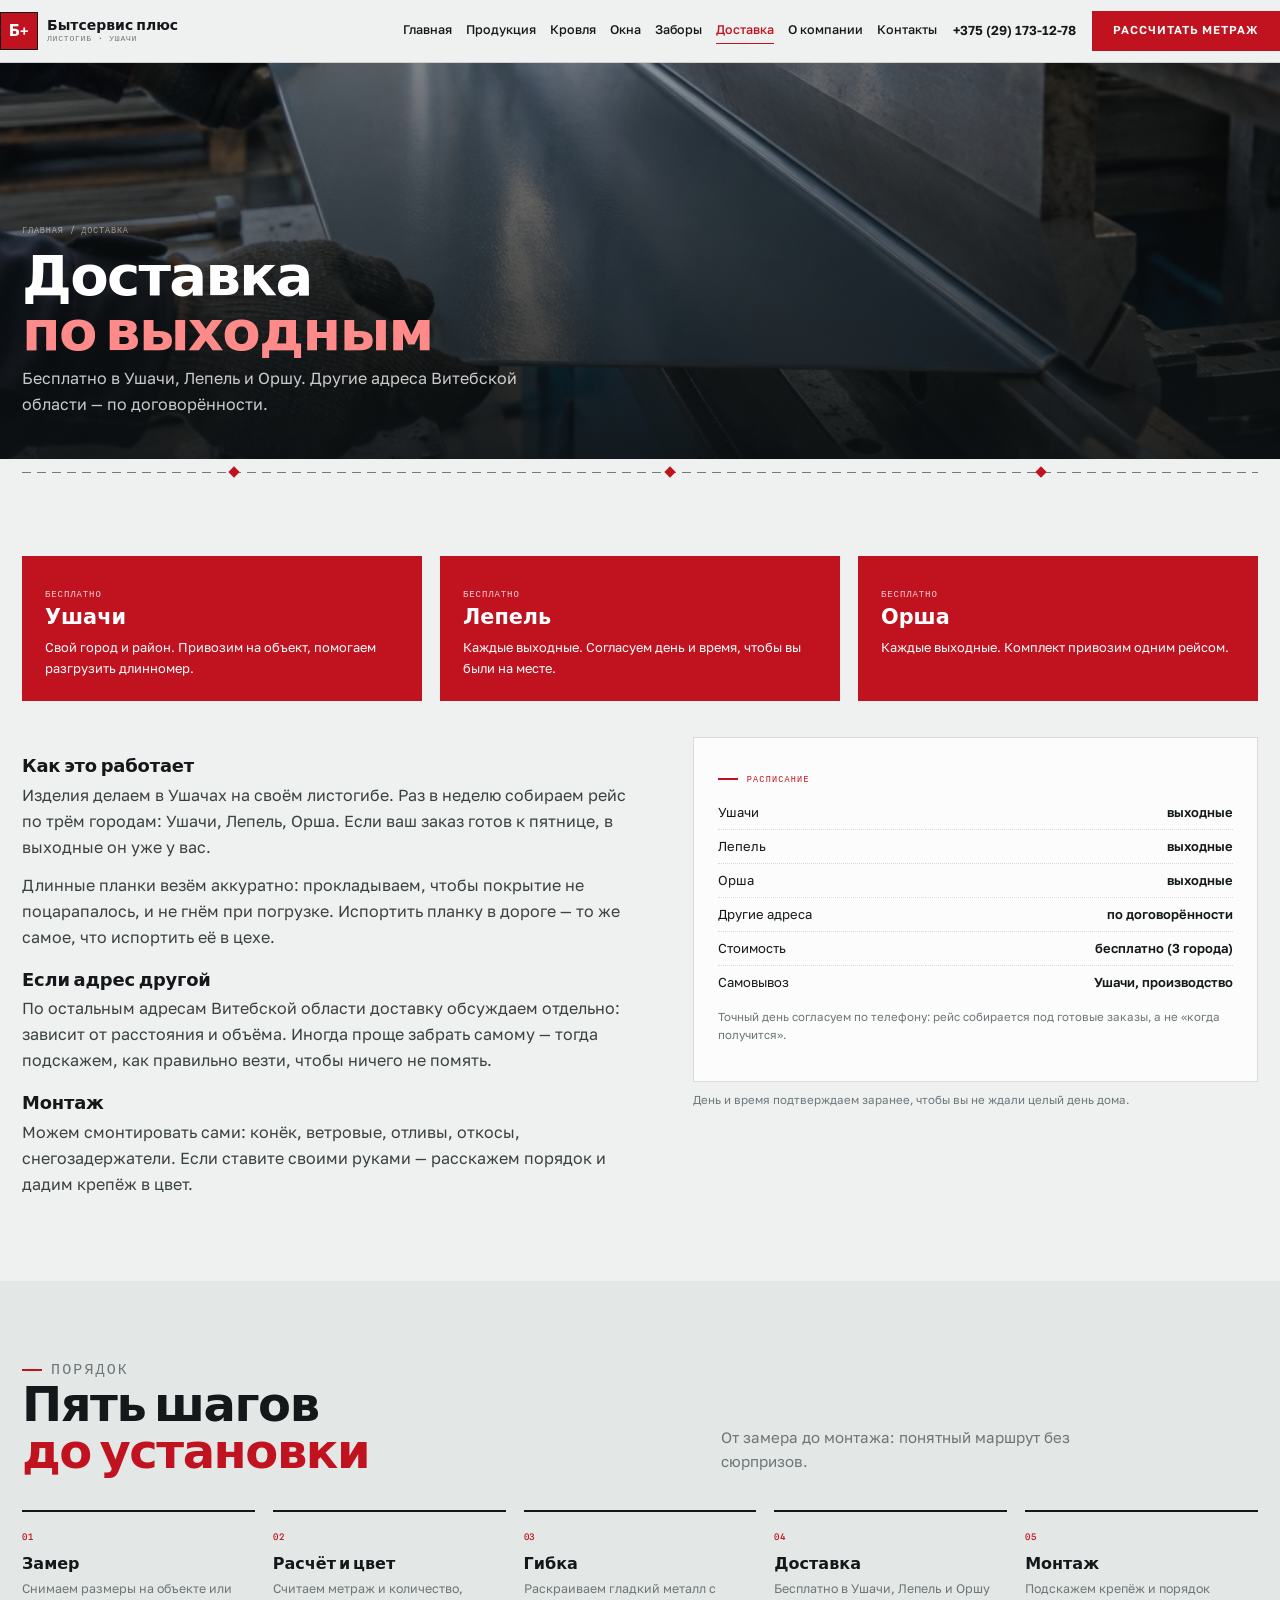
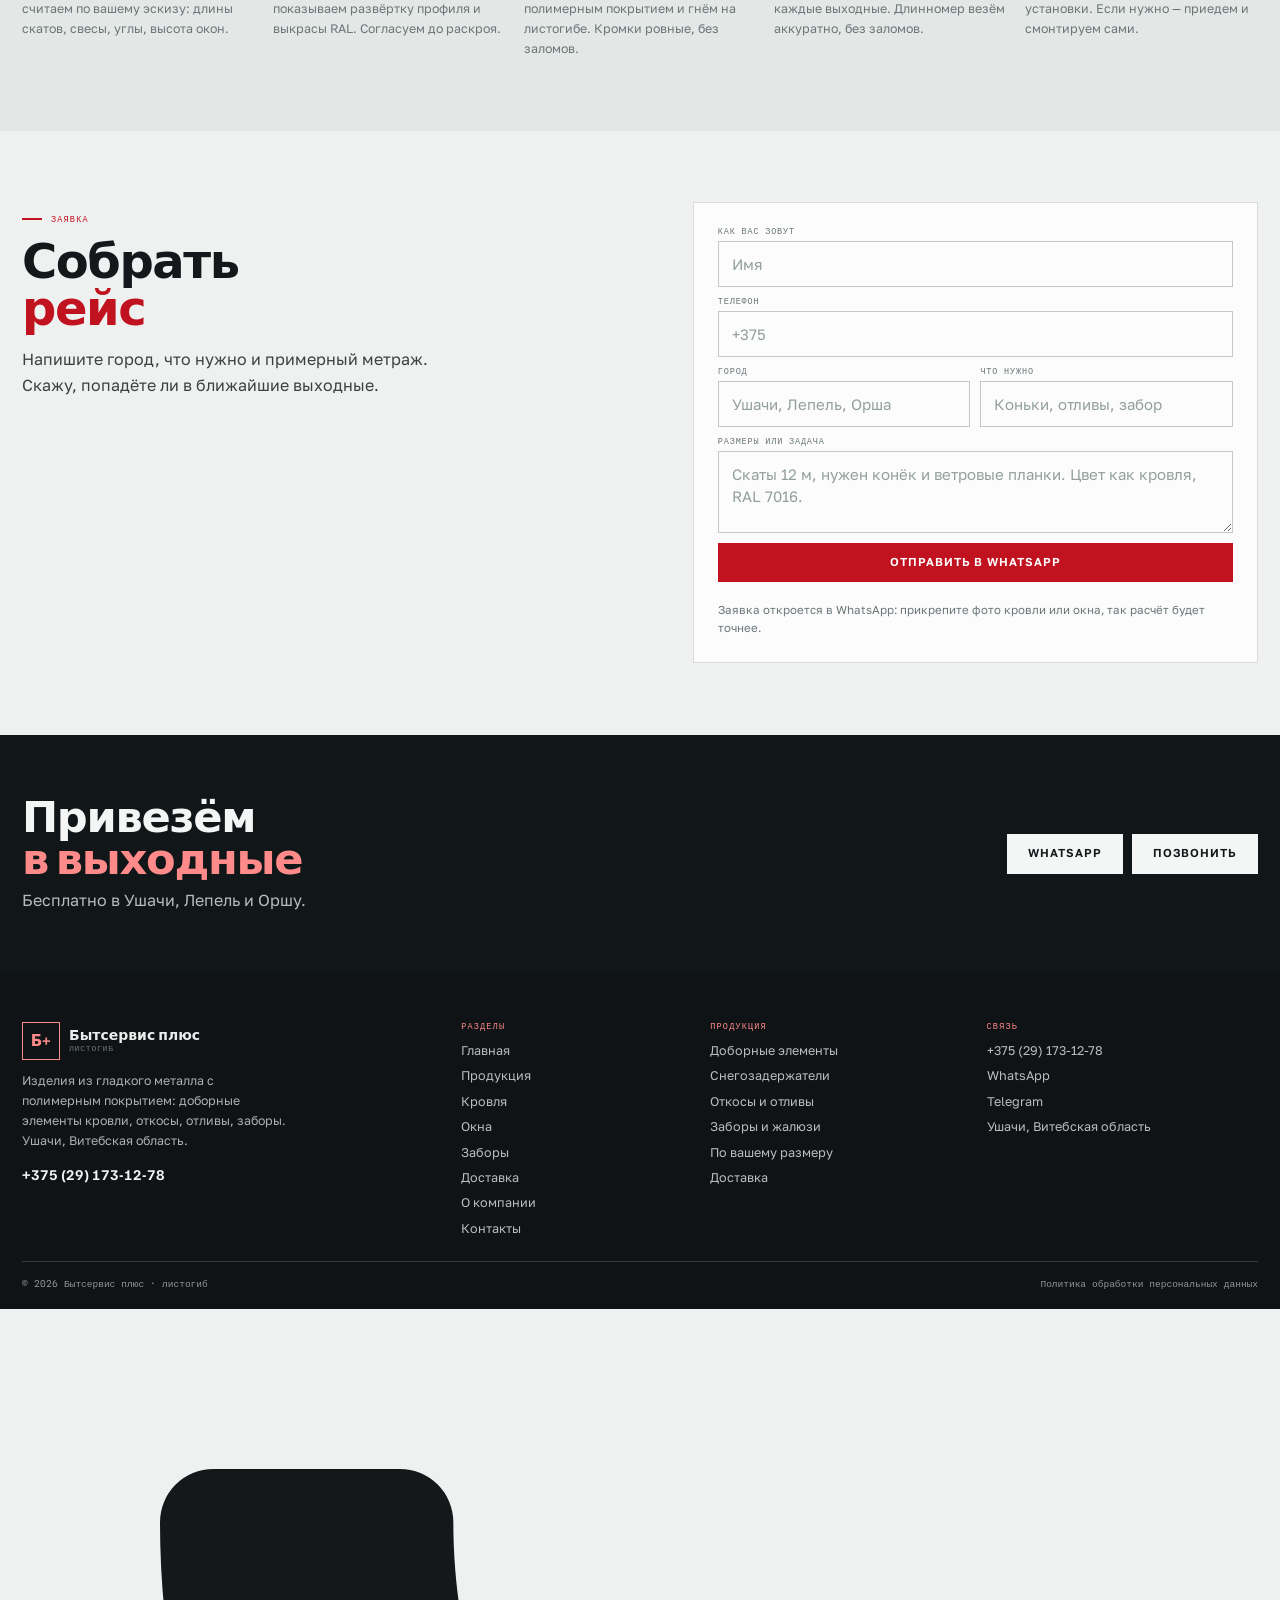
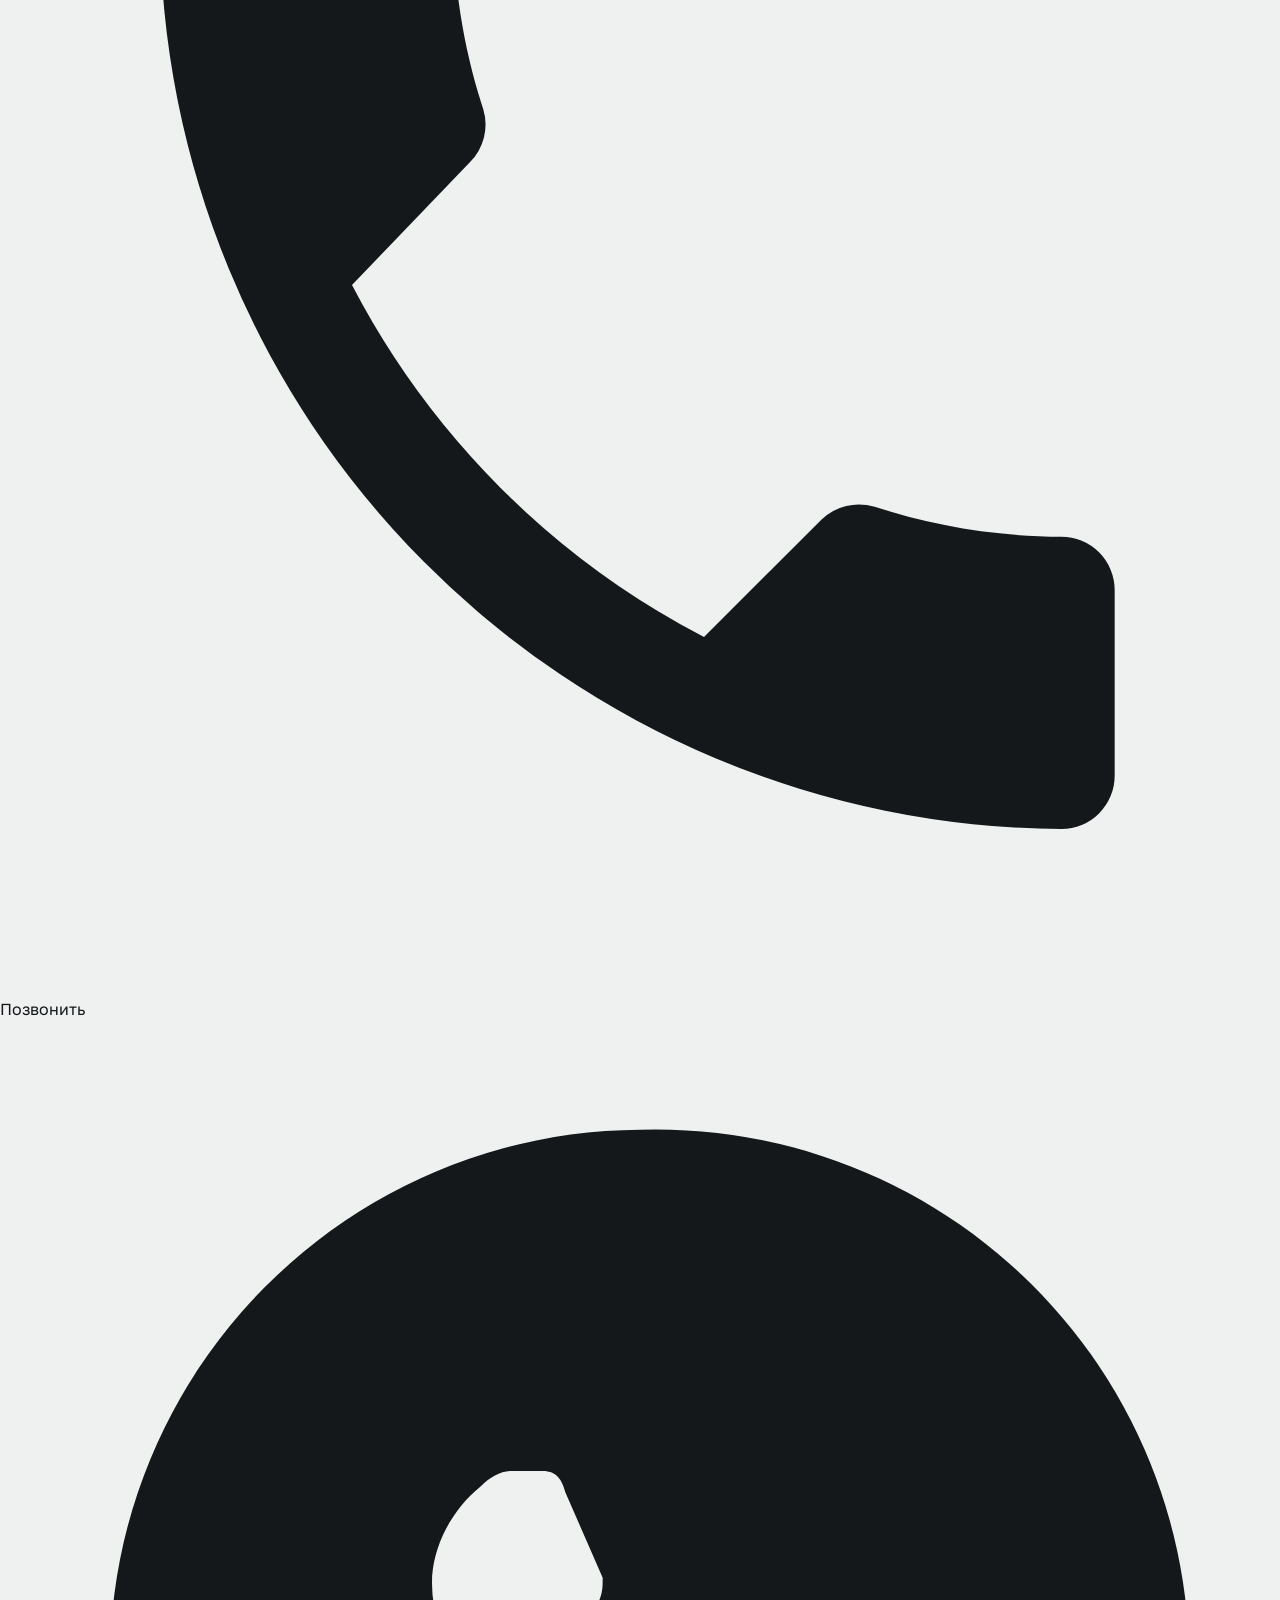
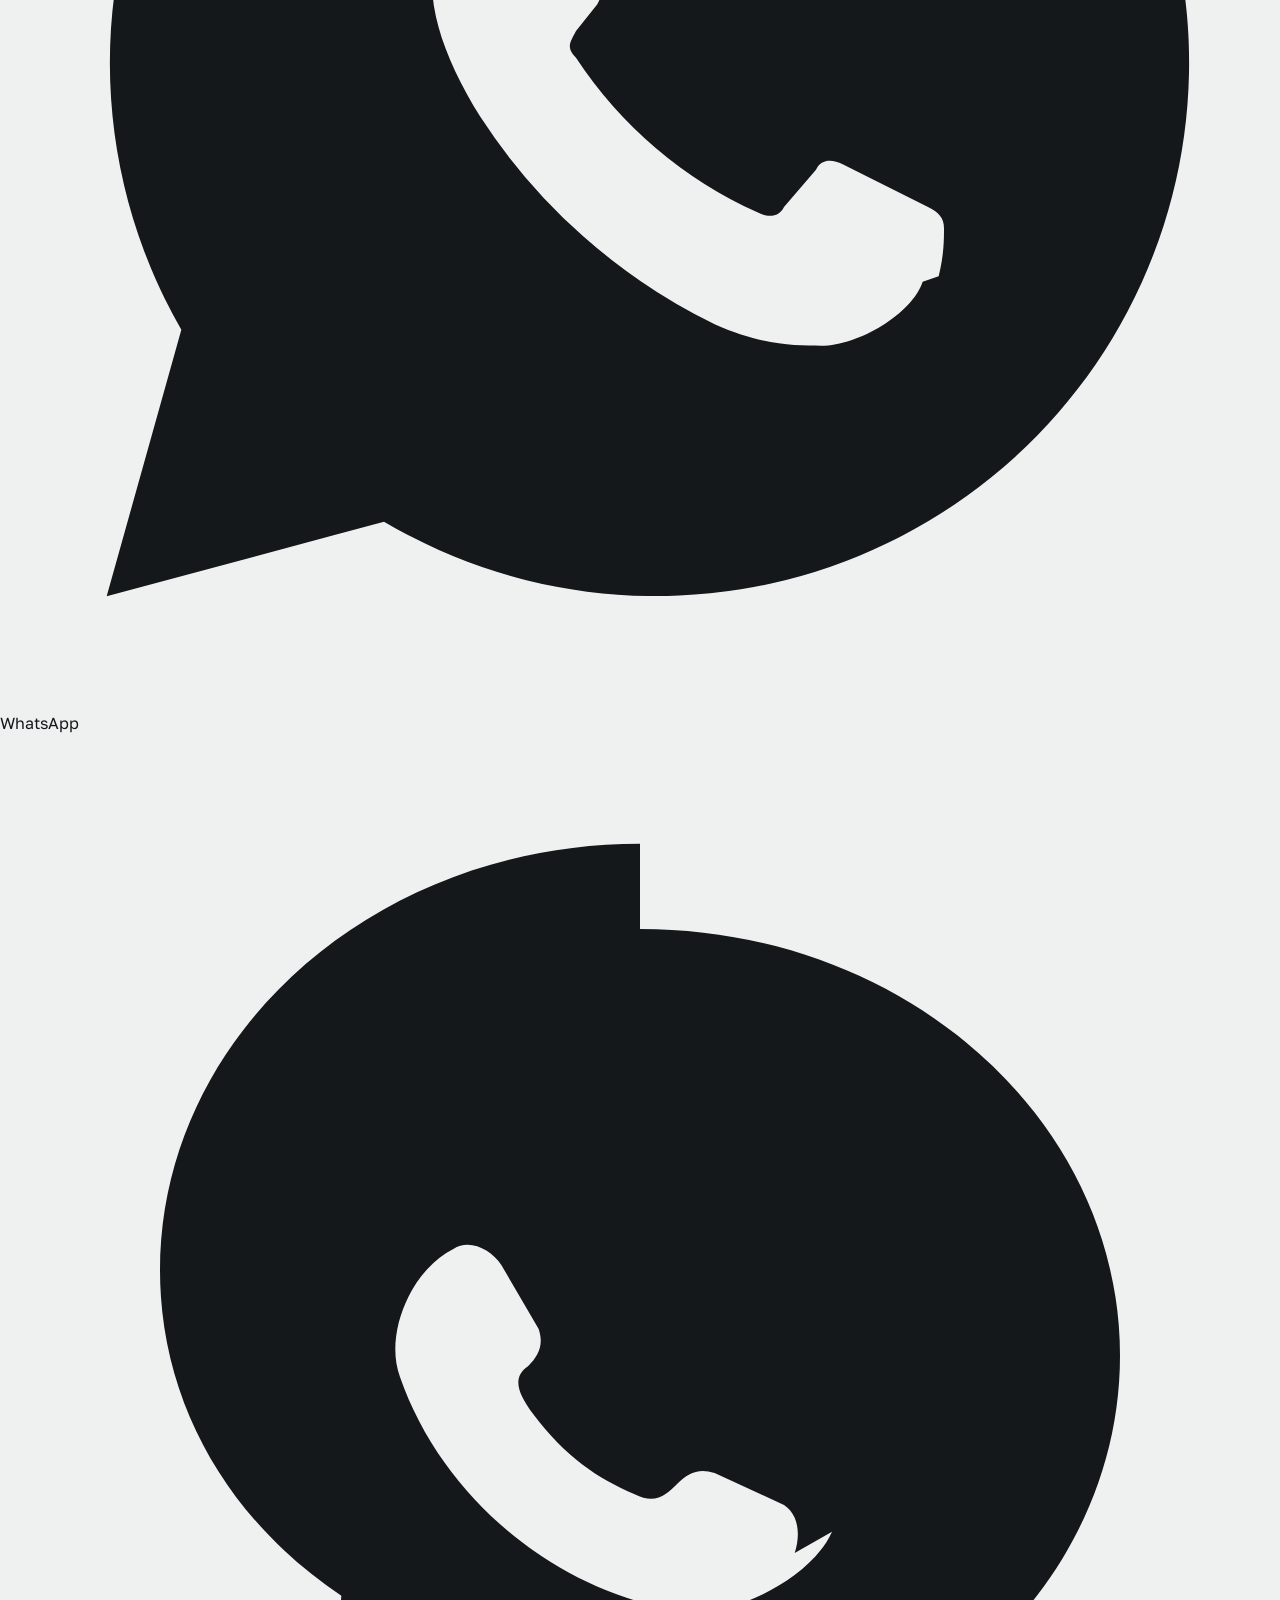
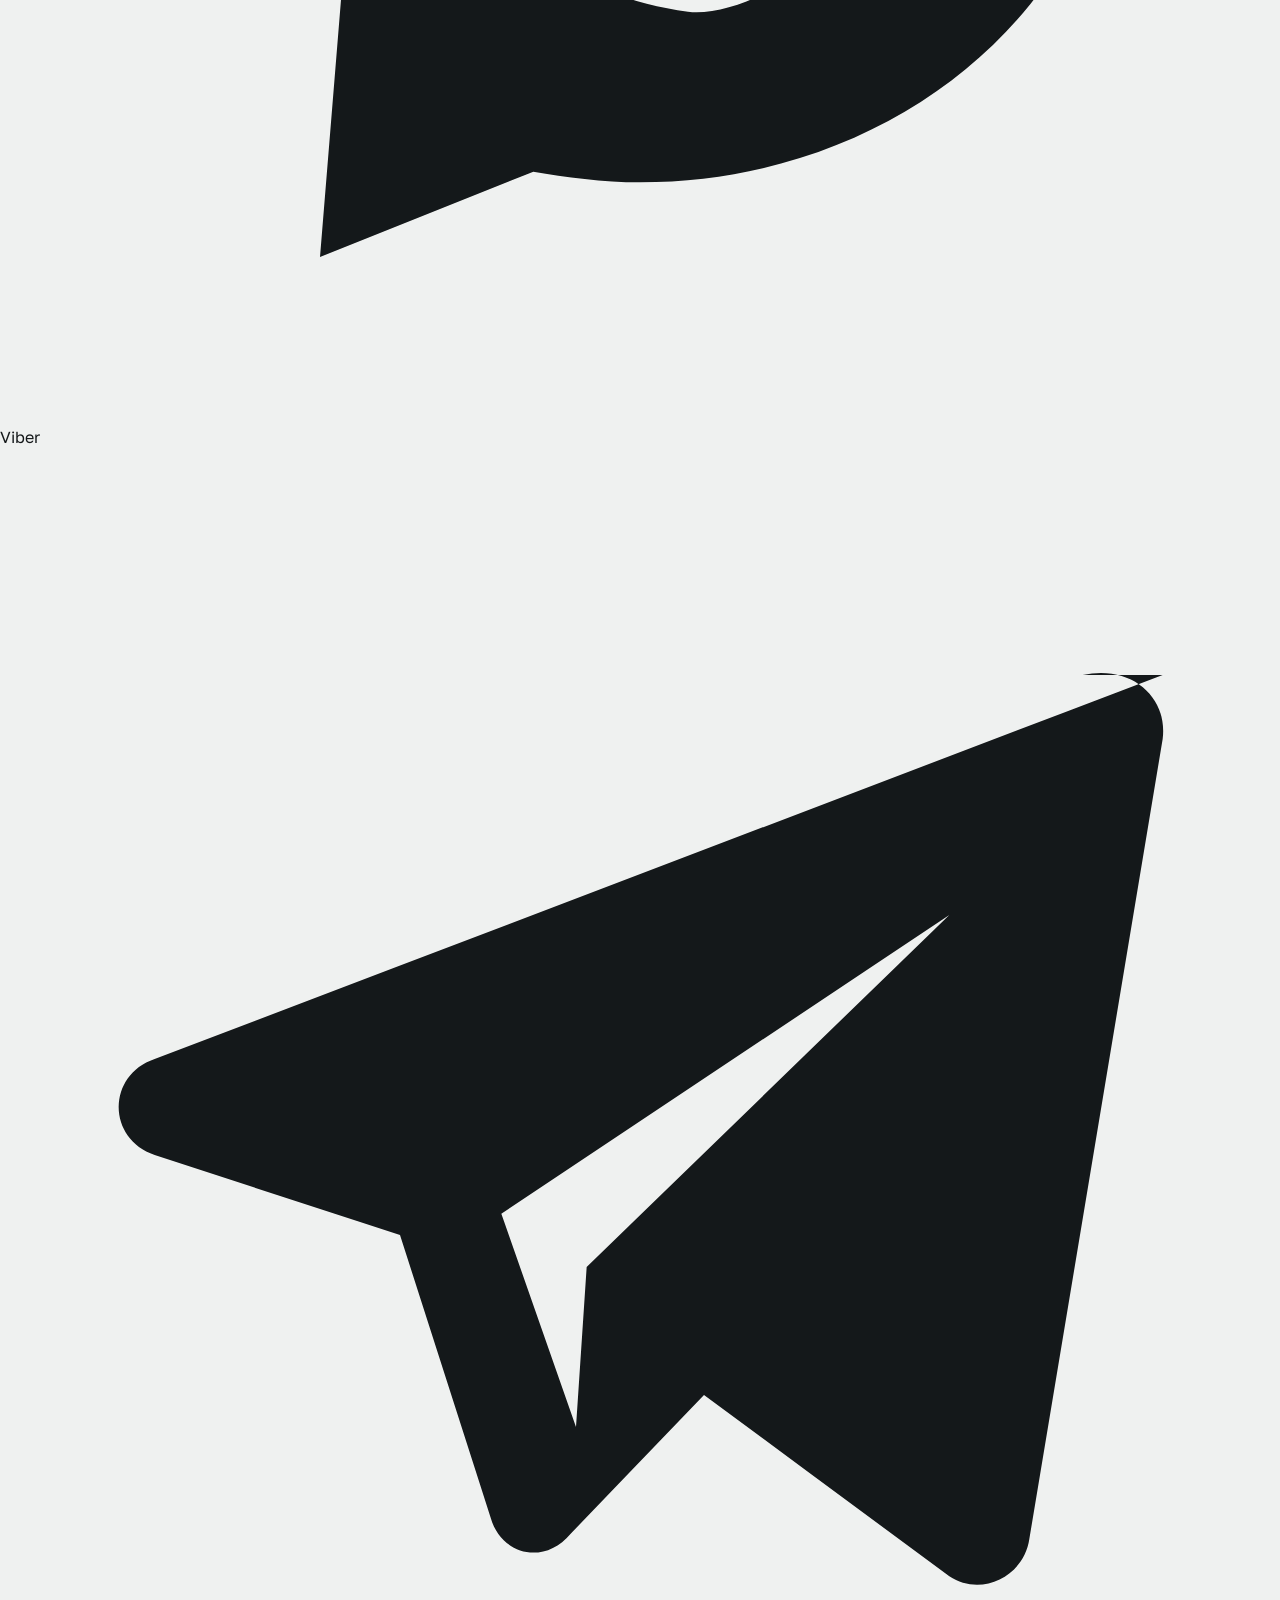
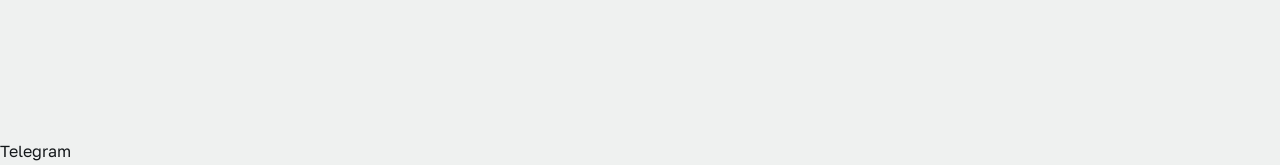
==== dostavka.html @ 5c35a2fc "Бытсервис плюс: 9 страниц, язык «развёртка и RAL», конфигуратор профиля с расчётом развёртки и веса" ====
<!DOCTYPE html>
<html lang="ru">
<head>
<meta charset="utf-8">
<meta name="viewport" content="width=device-width, initial-scale=1">
<title>Доставка по выходным: Ушачи, Лепель, Орша бесплатно</title>
<meta name="description" content="Бесплатная доставка изделий из металла в Ушачи, Лепель и Оршу каждые выходные. Другие адреса Витебской области по договорённости.">
<meta property="og:title" content="Доставка по выходным: Ушачи, Лепель, Орша бесплатно">
<meta property="og:description" content="Бесплатная доставка изделий из металла в Ушачи, Лепель и Оршу каждые выходные. Другие адреса Витебской области по договорённости.">
<meta property="og:type" content="website">
<meta name="theme-color" content="#EFF1F0">
<style>
:root{--bg:#EFF1F0;--bg2:#E3E7E5;--ink:#14181A;--ink2:#2B3235;--red:#C1121F;--red2:#8F0E18;
--zinc:#6C7679;--line:rgba(20,24,26,.15);--white:#FBFCFB;--pad:22px;--max:1300px;
--d:'Familjen Grotesk',system-ui,sans-serif;--b:'Golos Text',system-ui,sans-serif;--m:'Spline Sans Mono',ui-monospace,monospace}
*{box-sizing:border-box}html{-webkit-text-size-adjust:100%}body{margin:0;background:var(--bg);color:var(--ink);font:16px/1.62 var(--b);-webkit-font-smoothing:antialiased}
img{max-width:100%;display:block}h1,h2,h3{margin:0;font-family:var(--d);font-weight:700;line-height:.99;letter-spacing:-.03em}
a{color:inherit;text-decoration:none}[hidden]{display:none!important}
.wrap{width:100%;max-width:var(--max);margin:0 auto;padding:0 var(--pad)}
.header{position:sticky;top:0;z-index:40;background:rgba(239,241,240,.94);border-bottom:1px solid var(--line);backdrop-filter:blur(8px)}
.header__in{display:flex;align-items:center;gap:16px;padding:11px 0}
.logo{display:flex;align-items:center;gap:9px}
.logo__mark{width:38px;height:38px;border:1.5px solid var(--ink);display:grid;place-items:center;background:var(--red);color:#fff;font:700 15px/1 var(--d)}
.logo__txt{display:flex;flex-direction:column;line-height:1.15}
.logo__txt b{font:700 14px/1 var(--d)}
.logo__txt i{font:500 8px/1.5 var(--m);letter-spacing:.1em;text-transform:uppercase;color:var(--zinc);font-style:normal}
.nav{display:flex;gap:14px;margin-left:auto;font:500 12.5px/1 var(--b)}
.nav a{padding:6px 0;border-bottom:1px solid transparent}
.nav a:hover,.nav a.is-on{border-color:var(--red);color:var(--red)}
.header__tel{font:600 13px/1 var(--b);white-space:nowrap}
.btn{display:inline-flex;align-items:center;justify-content:center;gap:8px;padding:13px 20px;font:600 11.5px/1 var(--b);letter-spacing:.08em;text-transform:uppercase;border:1px solid var(--red);background:var(--red);color:#fff;cursor:pointer;transition:.18s}
.btn:hover{background:var(--red2);border-color:var(--red2)}
.btn--dark{background:var(--ink);border-color:var(--ink);color:#fff}
.btn--dark:hover{background:#000}
.btn--ghost{background:transparent;color:var(--ink);border-color:var(--ink)}
.btn--ghost:hover{background:var(--ink);color:#fff}
.burger{display:none;width:42px;height:36px;border:1px solid var(--ink);background:transparent;align-items:center;justify-content:center;flex-direction:column;gap:4px;cursor:pointer}
.burger i{display:block;width:16px;height:1px;background:var(--ink)}
.burger.is-close i:first-child{transform:rotate(45deg) translateY(3px)}
.burger.is-close i:last-child{transform:rotate(-45deg) translateY(-3px)}
.drawer{position:fixed;inset:0;z-index:90;background:rgba(15,18,20,.76);display:none}
.drawer[data-open]{display:block}
.drawer__in{position:absolute;inset:0 0 0 auto;width:min(400px,92vw);background:var(--bg);padding:18px;overflow-y:auto}
.drawer__top{display:flex;justify-content:space-between;align-items:center;margin-bottom:16px}
.drawer__nav{display:grid;font:700 21px/1 var(--d);letter-spacing:-.01em}
.drawer__nav a{padding:13px 0;border-bottom:1px solid var(--line)}
.drawer__cta{width:100%;margin-top:16px}
.drawer__note{font-size:12px;color:var(--zinc);margin-top:10px}
body.is-locked{overflow:hidden}
.hero{position:relative;min-height:min(94svh,820px);display:flex;align-items:flex-end;overflow:hidden;background:#0F1315}
.hero__img{position:absolute;inset:0;width:100%;height:100%;object-fit:cover}
.hero::after{content:'';position:absolute;inset:0;background:linear-gradient(180deg,rgba(12,16,18,.5),rgba(12,16,18,.12) 42%,rgba(12,16,18,.8) 78%,#0F1315 100%)}
.hero__in{position:relative;z-index:2;width:100%;padding:clamp(28px,4.6vw,58px) 0 clamp(14px,2vw,22px);color:#F4F7F6}
.hero h1{font-size:clamp(2rem,5.6vw,4.6rem);letter-spacing:-.04em;color:#fff}
.hero h1 em{font-style:normal;color:#FF8A8A}
.hero__lede{max-width:44ch;margin:14px 0 18px;color:rgba(244,247,246,.86)}
.hero__acts{display:flex;flex-wrap:wrap;gap:9px;margin-bottom:clamp(14px,2.2vw,26px)}
.hero__acts .btn--ghost{color:#fff;border-color:rgba(255,255,255,.6)}
.hero__acts .btn--ghost:hover{background:#fff;color:var(--ink)}
.hero__facts{display:grid;grid-template-columns:repeat(4,minmax(0,1fr));border-top:1px solid rgba(255,255,255,.28);gap:0 12px}
.hero__facts div{padding:11px 0 0}
.hero__facts b{display:block;font:700 clamp(.92rem,1.4vw,1.1rem)/1.2 var(--d)}
.hero__facts span{font:500 8.5px/1.5 var(--m);letter-spacing:.06em;text-transform:uppercase;color:#FF8A8A}
@media (max-width:1024px){.nav{display:none}.burger{display:flex}.header__tel{display:none}.hero__facts{grid-template-columns:1fr 1fr}}
@media (max-width:380px){.header .btn{display:none}}
</style>
<link rel="preconnect" href="https://fonts.googleapis.com">
<link rel="preconnect" href="https://fonts.gstatic.com" crossorigin>
<link href="https://fonts.googleapis.com/css2?family=Familjen+Grotesk:wght@600;700&family=Golos+Text:wght@400;500;600&family=Spline+Sans+Mono:wght@400;500&display=swap" rel="stylesheet">
<link rel="stylesheet" href="assets/css/style.v1.css">
<link rel="icon" href="assets/img/favicon.svg" type="image/svg+xml">
</head>
<body>
<header class="header"><div class="header__in wrap">
<a class="logo" href="index.html"><span class="logo__mark">Б+</span><span class="logo__txt"><b>Бытсервис плюс</b><i>листогиб · Ушачи</i></span></a>
<nav class="nav" aria-label="Основное меню"><a href="index.html">Главная</a><a href="produkciya.html">Продукция</a><a href="krovlya.html">Кровля</a><a href="otkosy.html">Окна</a><a href="zabori.html">Заборы</a><a href="dostavka.html" class="is-on">Доставка</a><a href="o-kompanii.html">О компании</a><a href="kontakty.html">Контакты</a></nav>
<a class="header__tel" href="tel:+375291731278">+375 (29) 173-12-78</a>
<a class="btn" href="#zayavka">Рассчитать метраж</a>
<button class="burger" type="button" aria-label="Меню" aria-expanded="false" aria-controls="drawer"><i></i><i></i><i></i></button>
</div></header>
<div class="drawer" id="drawer" role="dialog" aria-modal="true" aria-label="Меню" hidden>
<div class="drawer__in">
<div class="drawer__top">
<a class="logo" href="index.html"><span class="logo__mark">Б+</span><span class="logo__txt"><b>Бытсервис плюс</b><i>Ушачи</i></span></a>
<button class="burger is-close" type="button" data-close aria-label="Закрыть меню"><i></i><i></i></button>
</div>
<nav class="drawer__nav"><a href="index.html">Главная</a><a href="produkciya.html">Продукция</a><a href="krovlya.html">Кровля</a><a href="otkosy.html">Окна</a><a href="zabori.html">Заборы</a><a href="dostavka.html">Доставка</a><a href="o-kompanii.html">О компании</a><a href="kontakty.html">Контакты</a></nav>
<a class="btn drawer__cta" href="tel:+375291731278">Позвонить +375 (29) 173-12-78</a>
<p class="drawer__note">Гибка гладкого металла с полимерным покрытием: коньки, ветровые планки, отливы, откосы, снегозадержатели, заборы. Цвета по RAL. Бесплатная доставка в Ушачи, Лепель и Оршу каждые выходные.</p>
</div></div>
<main>
<section class="phero"><img src="assets/img/bender.jpg" alt="Листогиб" width="1024" height="1024">
<div class="phero__in"><div class="wrap"><div class="crumbs"><a href="index.html">Главная</a> / Доставка</div>
<h1>Доставка<br><em>по выходным</em></h1><p>Бесплатно в Ушачи, Лепель и Оршу. Другие адреса Витебской области — по договорённости.</p></div></div></section>
<div class="fold" aria-hidden="true"><i style="left:18%"></i><i style="left:52%"></i><i style="left:81%"></i></div>
<section class="section"><div class="wrap">
<div class="towns" style="grid-template-columns:repeat(3,minmax(0,1fr))">
<div class="town town--free"><span>бесплатно</span><b>Ушачи</b><p>Свой город и район. Привозим на объект, помогаем разгрузить длинномер.</p></div>
<div class="town town--free"><span>бесплатно</span><b>Лепель</b><p>Каждые выходные. Согласуем день и время, чтобы вы были на месте.</p></div>
<div class="town town--free"><span>бесплатно</span><b>Орша</b><p>Каждые выходные. Комплект привозим одним рейсом.</p></div>
</div>
<div class="two" style="margin-top:clamp(20px,3vw,36px)">
<div class="prose">
<h3>Как это работает</h3>
<p>Изделия делаем в Ушачах на своём листогибе. Раз в неделю собираем рейс по трём городам: Ушачи, Лепель, Орша. Если ваш заказ готов к пятнице, в выходные он уже у вас.</p>
<p>Длинные планки везём аккуратно: прокладываем, чтобы покрытие не поцарапалось, и не гнём при погрузке. Испортить планку в дороге — то же самое, что испортить её в цехе.</p>
<h3>Если адрес другой</h3>
<p>По остальным адресам Витебской области доставку обсуждаем отдельно: зависит от расстояния и объёма. Иногда проще забрать самому — тогда подскажем, как правильно везти, чтобы ничего не помять.</p>
<h3>Монтаж</h3>
<p>Можем смонтировать сами: конёк, ветровые, отливы, откосы, снегозадержатели. Если ставите своими руками — расскажем порядок и дадим крепёж в цвет.</p>
</div>
<div><div class="card"><p class="eyebrow">расписание</p>
<table class="spec"><tbody>
<tr><td>Ушачи</td><td>выходные</td></tr>
<tr><td>Лепель</td><td>выходные</td></tr>
<tr><td>Орша</td><td>выходные</td></tr>
<tr><td>Другие адреса</td><td>по договорённости</td></tr>
<tr><td>Стоимость</td><td>бесплатно (3 города)</td></tr>
<tr><td>Самовывоз</td><td>Ушачи, производство</td></tr>
</tbody></table>
<p class="note">Точный день согласуем по телефону: рейс собирается под готовые заказы, а не «когда получится».</p></div>
<p class="hint">День и время подтверждаем заранее, чтобы вы не ждали целый день дома.</p></div>
</div>
</div></section>
<section class="section section--dim"><div class="wrap">
<div class="sec-head"><div><p class="eyebrow">порядок</p><h2 class="h2">Пять шагов<br><em>до установки</em></h2></div>
<p>От замера до монтажа: понятный маршрут без сюрпризов.</p></div>
<div class="steps">
<div class="step"><span>01</span><b>Замер</b><p>Снимаем размеры на объекте или считаем по вашему эскизу: длины скатов, свесы, углы, высота окон.</p></div><div class="step"><span>02</span><b>Расчёт и цвет</b><p>Считаем метраж и количество, показываем развёртку профиля и выкрасы RAL. Согласуем до раскроя.</p></div><div class="step"><span>03</span><b>Гибка</b><p>Раскраиваем гладкий металл с полимерным покрытием и гнём на листогибе. Кромки ровные, без заломов.</p></div><div class="step"><span>04</span><b>Доставка</b><p>Бесплатно в Ушачи, Лепель и Оршу каждые выходные. Длинномер везём аккуратно, без заломов.</p></div><div class="step"><span>05</span><b>Монтаж</b><p>Подскажем крепёж и порядок установки. Если нужно — приедем и смонтируем сами.</p></div>
</div>
</div></section>
<section class="section" id="zayavka"><div class="wrap"><div class="two">
<div><p class="eyebrow">заявка</p><h2 class="h2" style="margin-bottom:12px">Собрать<br><em>рейс</em></h2>
<p style="color:#39423F;max-width:44ch">Напишите город, что нужно и примерный метраж. Скажу, попадёте ли в ближайшие выходные.</p></div>
<div class="card"><form class="form" id="lead">
<label>Как вас зовут<input type="text" id="lName" placeholder="Имя" required></label>
<label>Телефон<input type="tel" id="lTel" placeholder="+375" required></label>
<div class="row2"><label>Город<input type="text" id="lCity" placeholder="Ушачи, Лепель, Орша"></label><label>Что нужно<input type="text" id="lObj" placeholder="Коньки, отливы, забор"></label></div>
<label>Размеры или задача<textarea id="lTask" placeholder="Скаты 12 м, нужен конёк и ветровые планки. Цвет как кровля, RAL 7016."></textarea></label>
<button class="btn" type="submit">Отправить в WhatsApp</button>
<p class="hint">Заявка откроется в WhatsApp: прикрепите фото кровли или окна, так расчёт будет точнее.</p>
</form></div>
</div></div></section>
<section class="cta"><div class="wrap cta__in"><div><h2>Привезём<br><em>в выходные</em></h2><p>Бесплатно в Ушачи, Лепель и Оршу.</p></div>
<div class="cta__acts"><a class="btn btn--light" href="https://wa.me/375291731278" target="_blank" rel="noopener">WhatsApp</a><a class="btn btn--light" href="tel:+375291731278">Позвонить</a></div></div></section>
</main>
<footer class="footer"><div class="wrap">
<div class="footer__top">
<div class="footer__about"><a class="logo logo--f" href="index.html"><span class="logo__mark">Б+</span><span class="logo__txt"><b>Бытсервис плюс</b><i>листогиб</i></span></a>
<p>Изделия из гладкого металла с полимерным покрытием: доборные элементы кровли, откосы, отливы, заборы. Ушачи, Витебская область.</p>
<a class="footer__tel" href="tel:+375291731278">+375 (29) 173-12-78</a>
</div>
<div><h4>Разделы</h4><ul><li><a href="index.html">Главная</a></li><li><a href="produkciya.html">Продукция</a></li><li><a href="krovlya.html">Кровля</a></li><li><a href="otkosy.html">Окна</a></li><li><a href="zabori.html">Заборы</a></li><li><a href="dostavka.html">Доставка</a></li><li><a href="o-kompanii.html">О компании</a></li><li><a href="kontakty.html">Контакты</a></li></ul></div>
<div><h4>Продукция</h4><ul><li><a href="krovlya.html">Доборные элементы</a></li><li><a href="krovlya.html#sneg">Снегозадержатели</a></li><li><a href="otkosy.html">Откосы и отливы</a></li><li><a href="zabori.html">Заборы и жалюзи</a></li><li><a href="produkciya.html#drugoe">По вашему размеру</a></li><li><a href="dostavka.html">Доставка</a></li></ul></div>
<div><h4>Связь</h4><ul><li><a href="tel:+375291731278">+375 (29) 173-12-78</a></li><li><a href="https://wa.me/375291731278" target="_blank" rel="noopener">WhatsApp</a></li><li><a href="https://t.me/+375291731278" target="_blank" rel="noopener">Telegram</a></li><li><a href="https://yandex.by/maps/?text=%D0%A3%D1%88%D0%B0%D1%87%D0%B8%20%D0%91%D1%8B%D1%82%D1%81%D0%B5%D1%80%D0%B2%D0%B8%D1%81%20%D0%BF%D0%BB%D1%8E%D1%81%20%D0%BB%D0%B8%D1%81%D1%82%D0%BE%D0%B3%D0%B8%D0%B1%20%D0%BC%D0%B5%D1%82%D0%B0%D0%BB%D0%BB" target="_blank" rel="noopener">Ушачи, Витебская область</a></li></ul></div>
</div>
<div class="footer__bottom"><span>© <span id="yr">2026</span> Бытсервис плюс · листогиб</span>
<span><a href="politika.html">Политика обработки персональных данных</a></span></div>
</div></footer>
<div class="mbar" role="navigation" aria-label="Быстрая связь">
<a href="tel:+375291731278"><svg viewBox="0 0 24 24" fill="currentColor" aria-hidden="true"><path d="M6.6 10.8a15.5 15.5 0 0 0 6.6 6.6l2.2-2.2a1 1 0 0 1 1-.24c1.1.36 2.3.56 3.5.56a1 1 0 0 1 1 1V20a1 1 0 0 1-1 1A17 17 0 0 1 3 4a1 1 0 0 1 1-1h3.5a1 1 0 0 1 1 1c0 1.2.2 2.4.56 3.5a1 1 0 0 1-.25 1z"/></svg>Позвонить</a>
<a href="https://wa.me/375291731278" target="_blank" rel="noopener"><svg viewBox="0 0 24 24" fill="currentColor" aria-hidden="true"><path d="M12 2a10 10 0 0 0-8.6 15L2 22l5.2-1.4A10 10 0 1 0 12 2m5.3 14.1c-.2.6-1.2 1.2-1.9 1.2-.5 0-1.1 0-2-.4a11 11 0 0 1-4.4-3.9c-.5-.8-.9-1.7-.9-2.5 0-.7.4-1.4.9-1.8.2-.2.4-.3.6-.3h.5c.2 0 .4 0 .5.4l.7 1.6c0 .2 0 .3-.1.5l-.4.5c-.1.2-.2.3 0 .5a8 8 0 0 0 3.4 2.9c.2.1.4.1.5-.1l.6-.7c.1-.2.3-.2.5-.1l1.6.8c.2.1.3.2.3.4s0 .5-.1.9"/></svg>WhatsApp</a>
<a href="viber://chat?number=%2B375291731278"><svg viewBox="0 0 24 24" fill="currentColor" aria-hidden="true"><path d="M12 2C7 2 3 5.6 3 10c0 2.5 1.3 4.7 3.4 6.1L6 21l4-1.6c.6.1 1.3.2 2 .2 5 0 9-3.6 9-8s-4-8-9-8m3.6 11.3c-.4.9-1.9 1.6-2.7 1.5-2.4-.3-4.6-2.1-5.4-4.4-.3-.8.2-2 1-2.4.3-.2.7 0 .9.3l.7 1.2c.1.3 0 .5-.2.7-.3.2-.2.5.1.9.6.8 1.2 1.2 1.9 1.5.4.2.6 0 .8-.2s.4-.3.7-.2l1.3.6c.3.2.3.6.2.9"/></svg>Viber</a>
<a href="https://t.me/+375291731278" target="_blank" rel="noopener"><svg viewBox="0 0 24 24" fill="currentColor" aria-hidden="true"><path d="M21.8 4.2 2.9 11.4c-.9.3-.9 1.5 0 1.8l4.6 1.5 1.7 5.3c.2.7 1 .9 1.5.3l2.5-2.6 4.6 3.4c.6.4 1.4 0 1.5-.7l2.5-15c.1-.8-.6-1.4-1.5-1.2M9.4 14.3l8.4-5.6-6.8 6.6-.2 3z"/></svg>Telegram</a>
</div>
<script src="assets/js/main.v1.js"></script>
</body>
</html>
---- assets/css/style.v1.css ----
.section{padding:clamp(44px,5.6vw,86px) 0}
.section--dim{background:var(--bg2)}
.section--dark{background:#111618;color:#F1F4F3}
.section--dark .sec-head p{color:rgba(241,244,243,.66)}
/* линия сгиба */
.fold{height:26px;max-width:var(--max);margin:0 auto;padding:0 var(--pad);position:relative}
.fold::before{content:'';position:absolute;left:var(--pad);right:var(--pad);top:50%;height:1px;background:repeating-linear-gradient(90deg,var(--ink) 0 9px,transparent 9px 15px);opacity:.55}
.fold i{position:absolute;top:calc(50% - 4px);width:8px;height:8px;background:var(--red);transform:rotate(45deg)}

.eyebrow{display:inline-flex;align-items:center;gap:9px;font:500 8.5px/1 var(--m);letter-spacing:.14em;text-transform:uppercase;color:var(--red);margin:0 0 12px}
.eyebrow::before{content:'';width:20px;height:2px;background:var(--red)}
.h2{font-size:clamp(1.7rem,4.1vw,3rem)}
.h2 em{font-style:normal;color:var(--red)}
.sec-head{display:grid;grid-template-columns:minmax(0,1.1fr) minmax(0,.9fr);gap:clamp(12px,3.4vw,44px);align-items:end;margin-bottom:clamp(20px,2.8vw,36px)}
.sec-head p{margin:0;color:var(--zinc);font-size:.94rem;max-width:46ch}

/* профили */
.profiles{display:grid;grid-template-columns:repeat(4,minmax(0,1fr));gap:1px;background:var(--line);border:1px solid var(--line)}
.prof{background:var(--white);padding:clamp(12px,1.6vw,18px);display:flex;flex-direction:column;transition:.16s}
.prof:hover{background:#fff}
.prof svg{width:100%;height:64px;margin-bottom:10px}
.prof b{font:600 13.5px/1.25 var(--b)}
.prof span{font:500 8.5px/1.5 var(--m);color:var(--zinc);letter-spacing:.06em;margin-top:4px}
.prof p{margin:7px 0 0;font-size:12.2px;color:var(--zinc);line-height:1.5}

/* конфигуратор */
.cfg{display:grid;grid-template-columns:minmax(0,1.06fr) minmax(0,.94fr);gap:clamp(16px,3vw,40px);align-items:start}
.stage{border:1px solid var(--line);background:var(--white);padding:clamp(10px,1.6vw,18px)}
.stage svg{width:100%;height:auto;display:block}
.ctrl{display:grid;gap:13px}
.crow{display:grid;gap:6px}
.crow>label{font:500 8.5px/1 var(--m);letter-spacing:.1em;text-transform:uppercase;color:var(--zinc)}
.crow>label b{color:var(--ink);font-weight:500}
.seg{display:flex;flex-wrap:wrap;gap:5px}
.seg button{padding:8px 11px;border:1px solid var(--line);background:var(--white);font:500 12px/1 var(--b);color:var(--ink);cursor:pointer;transition:.14s}
.seg button:hover{border-color:var(--ink)}
.seg button[aria-pressed="true"]{background:var(--ink);color:#fff;border-color:var(--ink)}
.rng{width:100%;accent-color:#C1121F;margin:0}
.out{border:1px solid var(--line);background:var(--white);padding:clamp(15px,2vw,22px)}
.swatches{display:flex;flex-wrap:wrap;gap:6px}
.sw{width:34px;height:34px;border:1px solid rgba(20,24,26,.25);cursor:pointer;position:relative;transition:.14s}
.sw[aria-pressed="true"]{outline:2px solid var(--red);outline-offset:2px}
.sw span{position:absolute;inset:auto 0 -18px 0;display:none}
.spec{width:100%;border-collapse:collapse;font-size:13px}
.spec td{padding:6px 0;border-bottom:1px dotted var(--line);vertical-align:top}
.spec td:last-child{text-align:right;font-weight:600;white-space:nowrap}
.spec tr:last-child td{border-bottom:0}
.note{font-size:11.5px;color:var(--zinc);margin:10px 0 12px;line-height:1.55}
.formula{font:400 10px/1.6 var(--m);color:var(--zinc);background:#E9EDEB;border-left:2px solid var(--red);padding:8px 10px;margin:0 0 12px}

/* доставка */
.towns{display:grid;grid-template-columns:repeat(3,minmax(0,1fr));gap:clamp(10px,1.6vw,18px)}
.town{border:1px solid rgba(241,244,243,.22);padding:clamp(15px,2vw,22px);background:rgba(255,255,255,.04)}
.town b{display:block;font:700 1.3rem/1.1 var(--d);color:#fff;margin-bottom:6px}
.town span{font:500 9px/1 var(--m);letter-spacing:.1em;text-transform:uppercase;color:#FF8A8A}
.town p{margin:9px 0 0;font-size:12.8px;color:rgba(241,244,243,.74)}
.town--free{background:var(--red);border-color:var(--red)}
.town--free b,.town--free p{color:#fff}
.town--free span{color:rgba(255,255,255,.82)}

.steps{display:grid;grid-template-columns:repeat(5,minmax(0,1fr));gap:clamp(8px,1.4vw,18px)}
.step{border-top:2px solid var(--ink);padding-top:10px}
.step span{font:500 9px/1 var(--m);color:var(--red);letter-spacing:.1em}
.step b{display:block;font:700 1rem/1.2 var(--d);margin:7px 0 5px}
.step p{margin:0;font-size:12.4px;color:var(--zinc)}
.section--dark .step{border-color:#FF8A8A}
.section--dark .step p{color:rgba(241,244,243,.7)}

.gal{display:grid;grid-template-columns:repeat(3,minmax(0,1fr));gap:clamp(6px,1vw,11px)}
.gal figure{margin:0;position:relative;overflow:hidden;background:#DDE2E1}
.gal img{width:100%;height:100%;object-fit:cover;aspect-ratio:4/3;transition:transform .6s}
.gal figure:hover img{transform:scale(1.035)}
.gal figcaption{position:absolute;left:0;right:0;bottom:0;padding:9px 11px;background:linear-gradient(180deg,rgba(12,16,18,.4),rgba(12,16,18,.88));color:#F4F7F6;font:500 8.5px/1.4 var(--m);letter-spacing:.08em;text-transform:uppercase}
.gal figure.wide{grid-column:span 2}.gal figure.wide img{aspect-ratio:8/3.4}

.form{display:grid;gap:10px}
.form label{display:grid;gap:5px;font:500 8.5px/1 var(--m);letter-spacing:.1em;text-transform:uppercase;color:var(--zinc)}
.form input,.form textarea,.form select{font:15px/1.5 var(--b);padding:11px 13px;border:1px solid #C2C9C7;background:var(--white);color:var(--ink);width:100%}
.form input::placeholder,.form textarea::placeholder{color:#94A09E}
.form input:focus,.form textarea:focus{outline:2px solid var(--red);outline-offset:-1px;border-color:var(--red)}
.form textarea{min-height:82px;resize:vertical}
.form .row2{display:grid;grid-template-columns:1fr 1fr;gap:10px}
.hint{font-size:11.5px;color:var(--zinc);line-height:1.55;margin:10px 0 0}
.faq{border-top:1px solid var(--line)}
.faq details{border-bottom:1px solid var(--line)}
.faq summary{list-style:none;cursor:pointer;padding:14px 0;display:flex;gap:10px;font:700 1rem/1.35 var(--d);letter-spacing:-.01em}
.faq summary::-webkit-details-marker{display:none}
.faq summary::after{content:'+';margin-left:auto;font:400 17px/1 var(--b);color:var(--red)}
.faq details[open] summary::after{content:'–'}
.faq p{margin:0 0 14px;color:#39423F;font-size:.92rem;max-width:74ch}
.cta{background:#111618;color:#F3F6F5;padding:clamp(34px,4.6vw,66px) 0}
.cta__in{display:grid;grid-template-columns:minmax(0,1.1fr) minmax(0,.9fr);gap:clamp(14px,3.4vw,40px);align-items:center}
.cta h2{font-size:clamp(1.6rem,3.7vw,2.7rem)}
.cta h2 em{font-style:normal;color:#FF8A8A}
.cta p{color:rgba(243,246,245,.74);margin:9px 0 0;max-width:44ch}
.cta__acts{display:flex;flex-wrap:wrap;gap:9px;justify-content:flex-end}
.cta .btn--light{background:#F3F6F5;color:#14181A;border-color:#F3F6F5}
.cta .btn--light:hover{background:var(--red);border-color:var(--red);color:#fff}
.footer{background:#0F1315;color:#E9EDEC;padding:clamp(30px,3.8vw,52px) 0 18px}
.footer__top{display:grid;grid-template-columns:1.5fr .8fr .9fr 1fr;gap:clamp(12px,2.6vw,32px);padding-bottom:22px;border-bottom:1px solid rgba(233,237,236,.18)}
.footer__top>*{min-width:0}
.footer h4{font:500 8.5px/1 var(--m);letter-spacing:.14em;text-transform:uppercase;color:#FF8A8A;margin:0 0 11px}
.footer ul{list-style:none;margin:0;padding:0;display:grid;gap:5px;font-size:12.6px;color:rgba(233,237,236,.78)}
.footer a:hover{color:#FF8A8A}
.footer__about p{font-size:12.4px;color:rgba(233,237,236,.72);margin:11px 0;max-width:34ch}
.footer__tel{font:700 15px/1 var(--d);color:#F3F6F5}
.logo--f .logo__mark{border-color:#FF8A8A;background:transparent;color:#FF8A8A}
.footer__bottom{display:flex;flex-wrap:wrap;gap:8px;justify-content:space-between;padding-top:14px;font:400 9.5px/1.6 var(--m);color:rgba(233,237,236,.6)}

.phero{position:relative;min-height:clamp(300px,44vh,440px);display:flex;align-items:flex-end;overflow:hidden;background:#0F1315}
.phero img{position:absolute;inset:0;width:100%;height:100%;object-fit:cover}
.phero::after{content:'';position:absolute;inset:0;background:linear-gradient(180deg,rgba(12,16,18,.44),rgba(12,16,18,.9))}
.phero__in{position:relative;z-index:2;padding:clamp(22px,3.2vw,42px) 0;color:#fff}
.phero h1{font-size:clamp(1.8rem,4.8vw,3.5rem);color:#fff}
.phero h1 em{font-style:normal;color:#FF8A8A}
.phero p{margin:9px 0 0;color:rgba(255,255,255,.78);max-width:52ch}
.crumbs{font:500 8.5px/1 var(--m);letter-spacing:.1em;text-transform:uppercase;color:rgba(255,255,255,.5);margin-bottom:11px}
.two{display:grid;grid-template-columns:minmax(0,1.05fr) minmax(0,.95fr);gap:clamp(16px,3.6vw,48px);align-items:start}
.prose p{margin:0 0 12px;color:#39423F;max-width:66ch}
.prose h3{font-size:1.12rem;margin:20px 0 8px;letter-spacing:-.01em}
.prose ul{padding-left:16px;margin:0 0 12px;color:#39423F}
.prose li{margin-bottom:4px}
.anchor{scroll-margin-top:90px}
.chips{display:flex;flex-wrap:wrap;gap:6px;margin:12px 0 0}
.chip{padding:6px 11px;border:1px solid var(--line);font:500 9px/1 var(--m);letter-spacing:.06em;text-transform:uppercase;color:#39423F;background:var(--white)}
.card{background:var(--white);border:1px solid var(--line);padding:clamp(15px,2vw,24px)}
.rows{border-top:1px solid var(--line)}
.row{display:grid;grid-template-columns:58px minmax(0,1fr) auto;gap:clamp(8px,2vw,22px);align-items:start;padding:clamp(14px,1.9vw,20px) 0;border-bottom:1px solid var(--line)}
.row__no{font:500 9px/1 var(--m);color:var(--red);letter-spacing:.1em}
.row h3{font-size:clamp(1rem,1.9vw,1.32rem);margin-bottom:4px}
.row p{margin:0;font-size:13.2px;color:var(--zinc);max-width:62ch}
.row__d{font:500 9px/1 var(--m);color:var(--zinc);letter-spacing:.06em;white-space:nowrap;align-self:center}
@media (max-width:640px){.row{grid-template-columns:44px minmax(0,1fr)}.row__d{display:none}}

@media (max-width:1024px){.cfg,.two,.cta__in,.sec-head{grid-template-columns:minmax(0,1fr)}
.profiles{grid-template-columns:1fr 1fr}.steps{grid-template-columns:1fr 1fr}.towns{grid-template-columns:minmax(0,1fr)}
.gal{grid-template-columns:1fr 1fr}.gal figure.wide{grid-column:span 2}
.footer__top{grid-template-columns:1fr 1fr}.cta__acts{justify-content:flex-start}.steps .step:nth-child(5){grid-column:span 2}}
@media (max-width:720px){:root{--pad:15px}
.spec{table-layout:fixed;width:100%}.spec td:last-child{white-space:normal;text-align:right}
.gal{grid-template-columns:minmax(0,1fr)}.gal figure.wide{grid-column:auto}.gal figure.wide img{aspect-ratio:4/3}
.steps{grid-template-columns:minmax(0,1fr)}.steps .step:nth-child(5){grid-column:auto}
.footer__top,.form .row2{grid-template-columns:minmax(0,1fr)}
.sw{width:30px;height:30px}
.mbar{position:fixed;left:0;right:0;bottom:0;z-index:60;display:grid;grid-template-columns:repeat(4,1fr);gap:1px;background:#2B3235}
.mbar a{display:flex;flex-direction:column;align-items:center;gap:3px;padding:8px 2px 7px;background:#111618;font:500 10px/1 var(--b);color:rgba(243,246,245,.92)}
.mbar svg{width:19px;height:19px}
.mbar a:first-child{color:#FF8A8A}
.mbar a:nth-child(2) svg{color:#25D366}.mbar a:nth-child(3) svg{color:#7360F2}.mbar a:nth-child(4) svg{color:#229ED9}
body{padding-bottom:56px}}
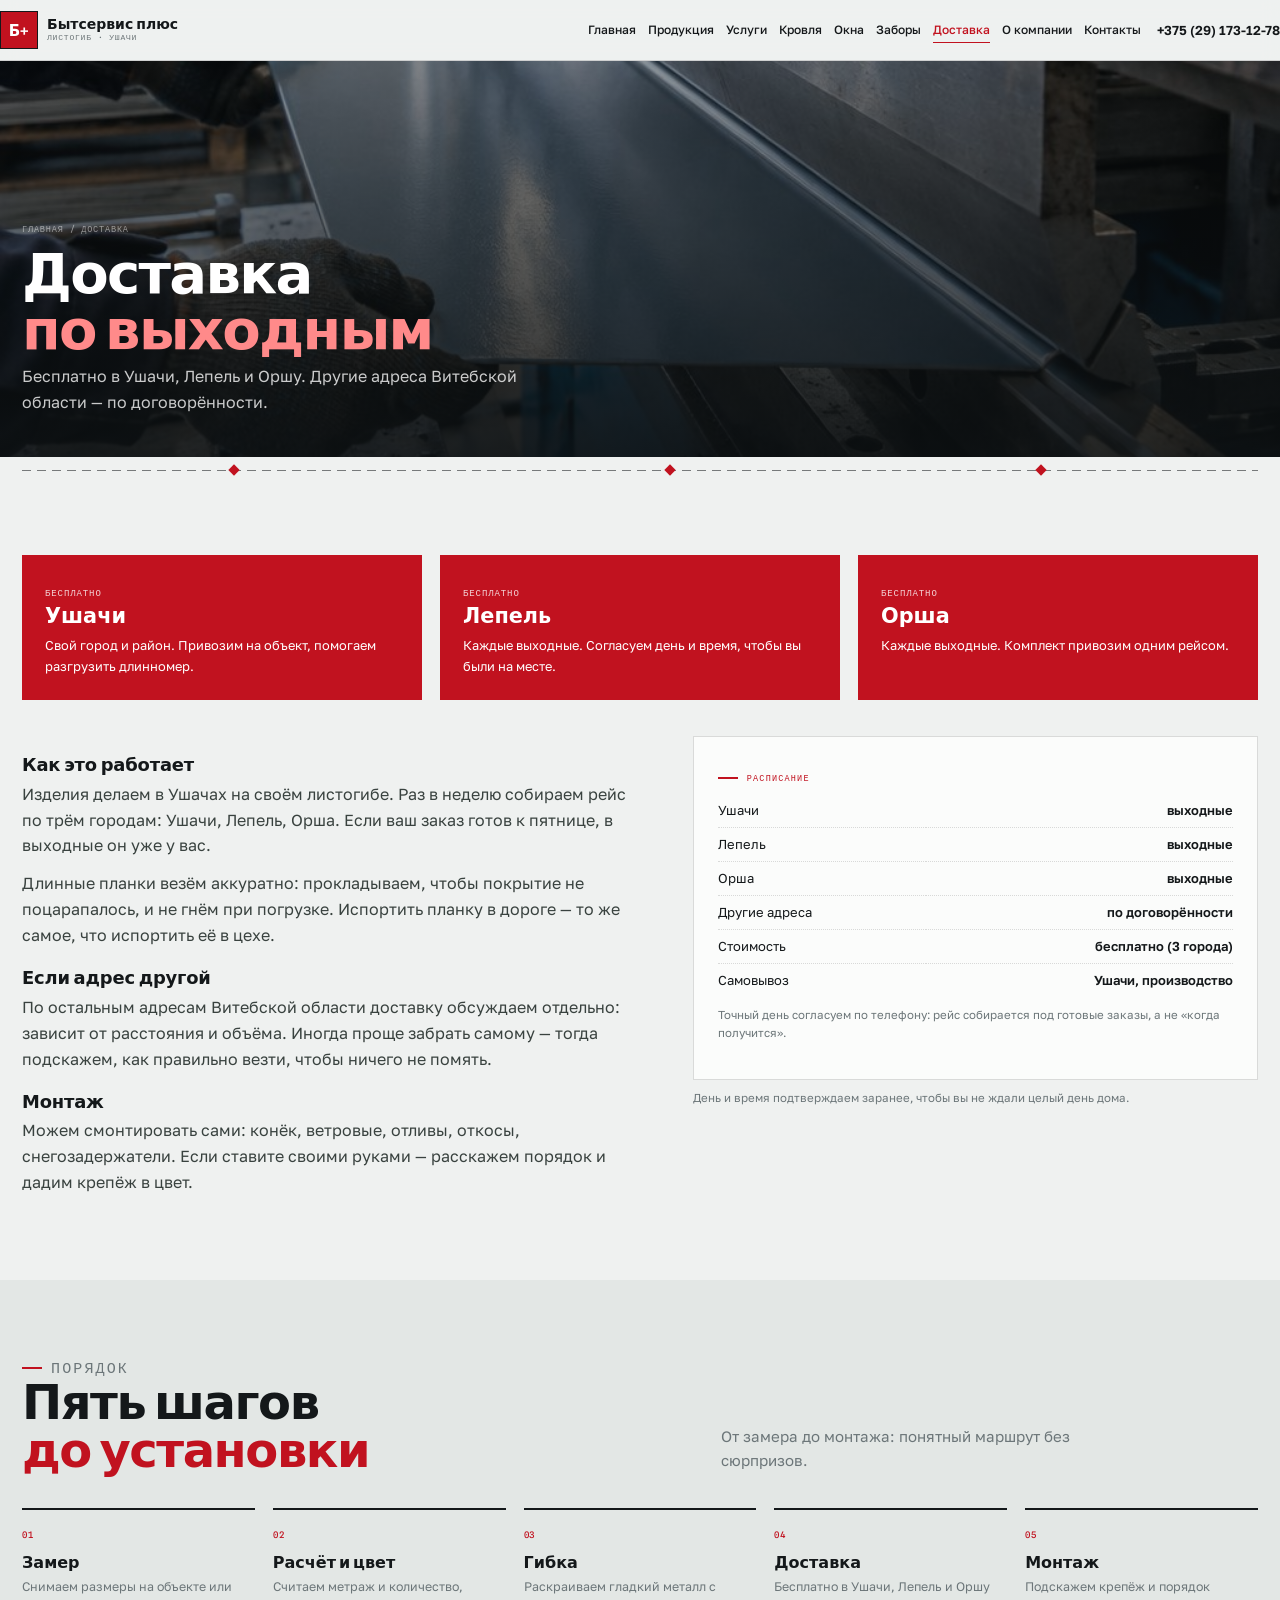
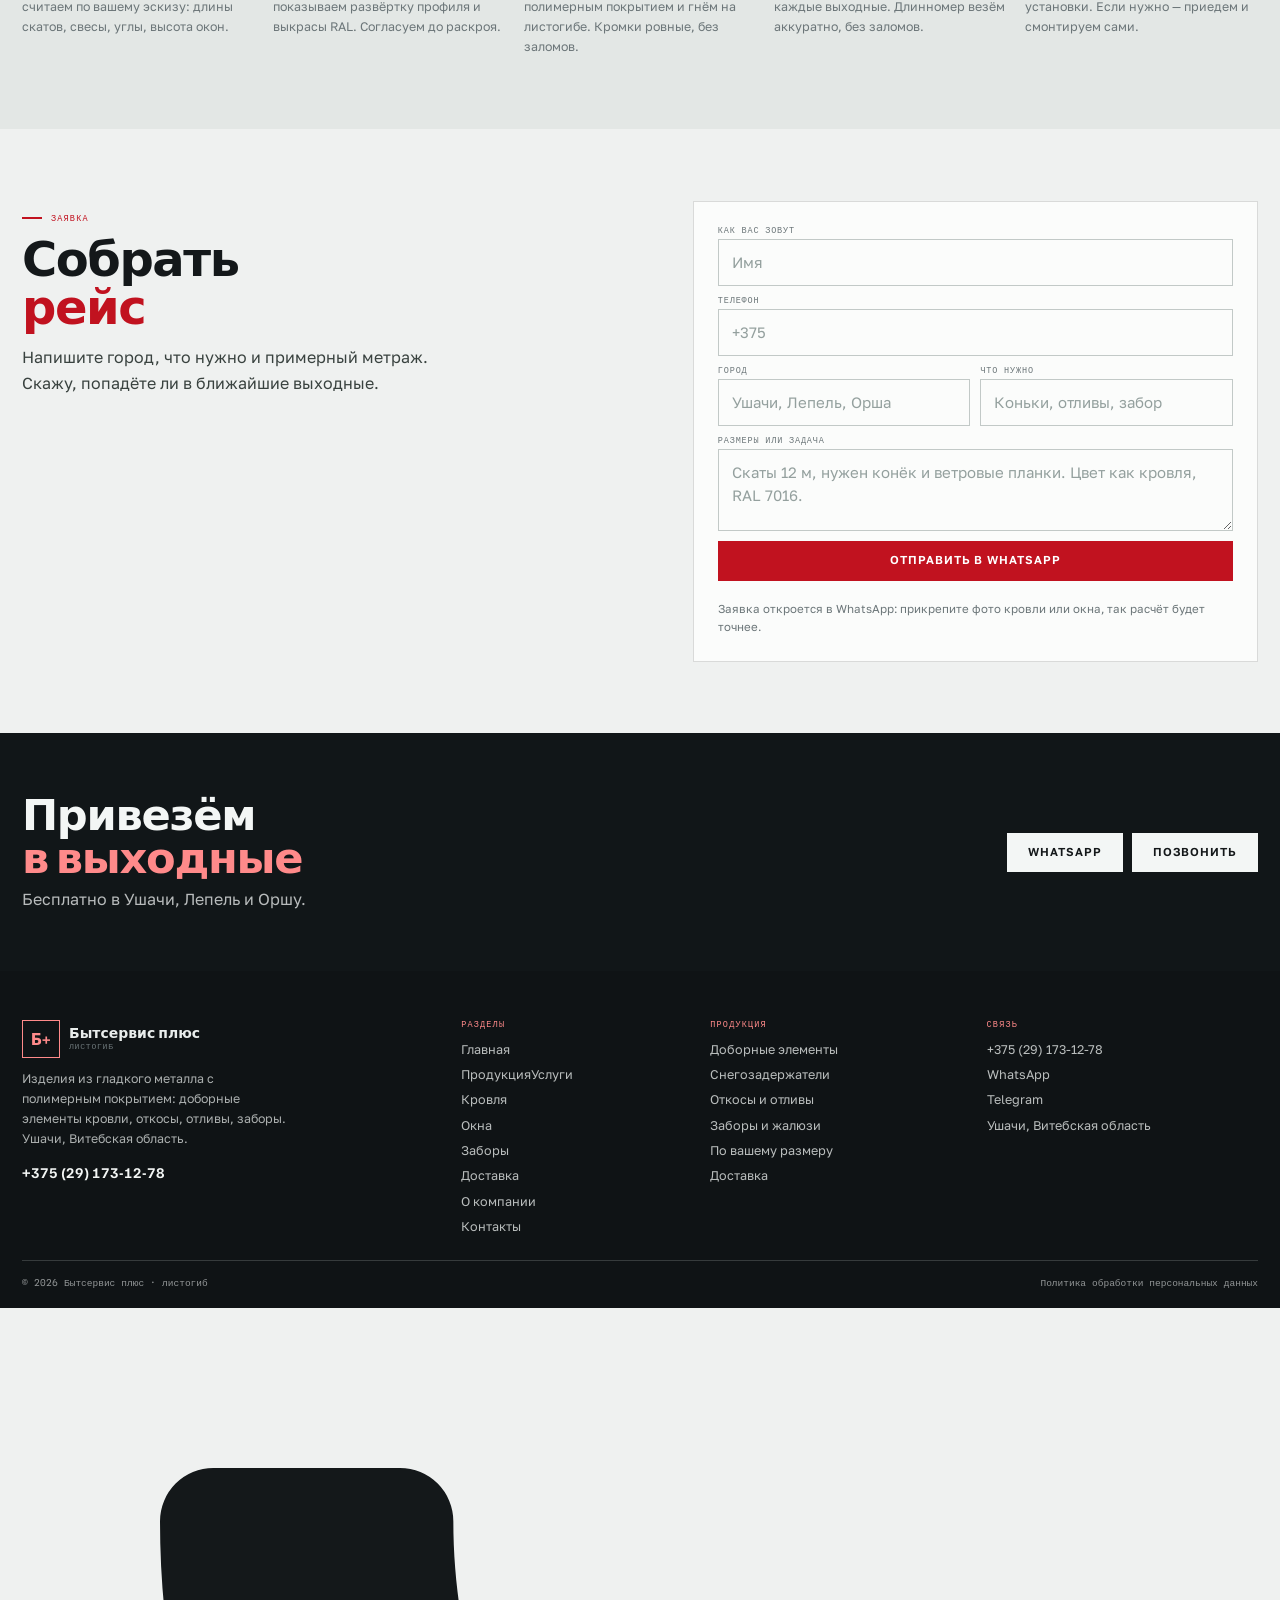
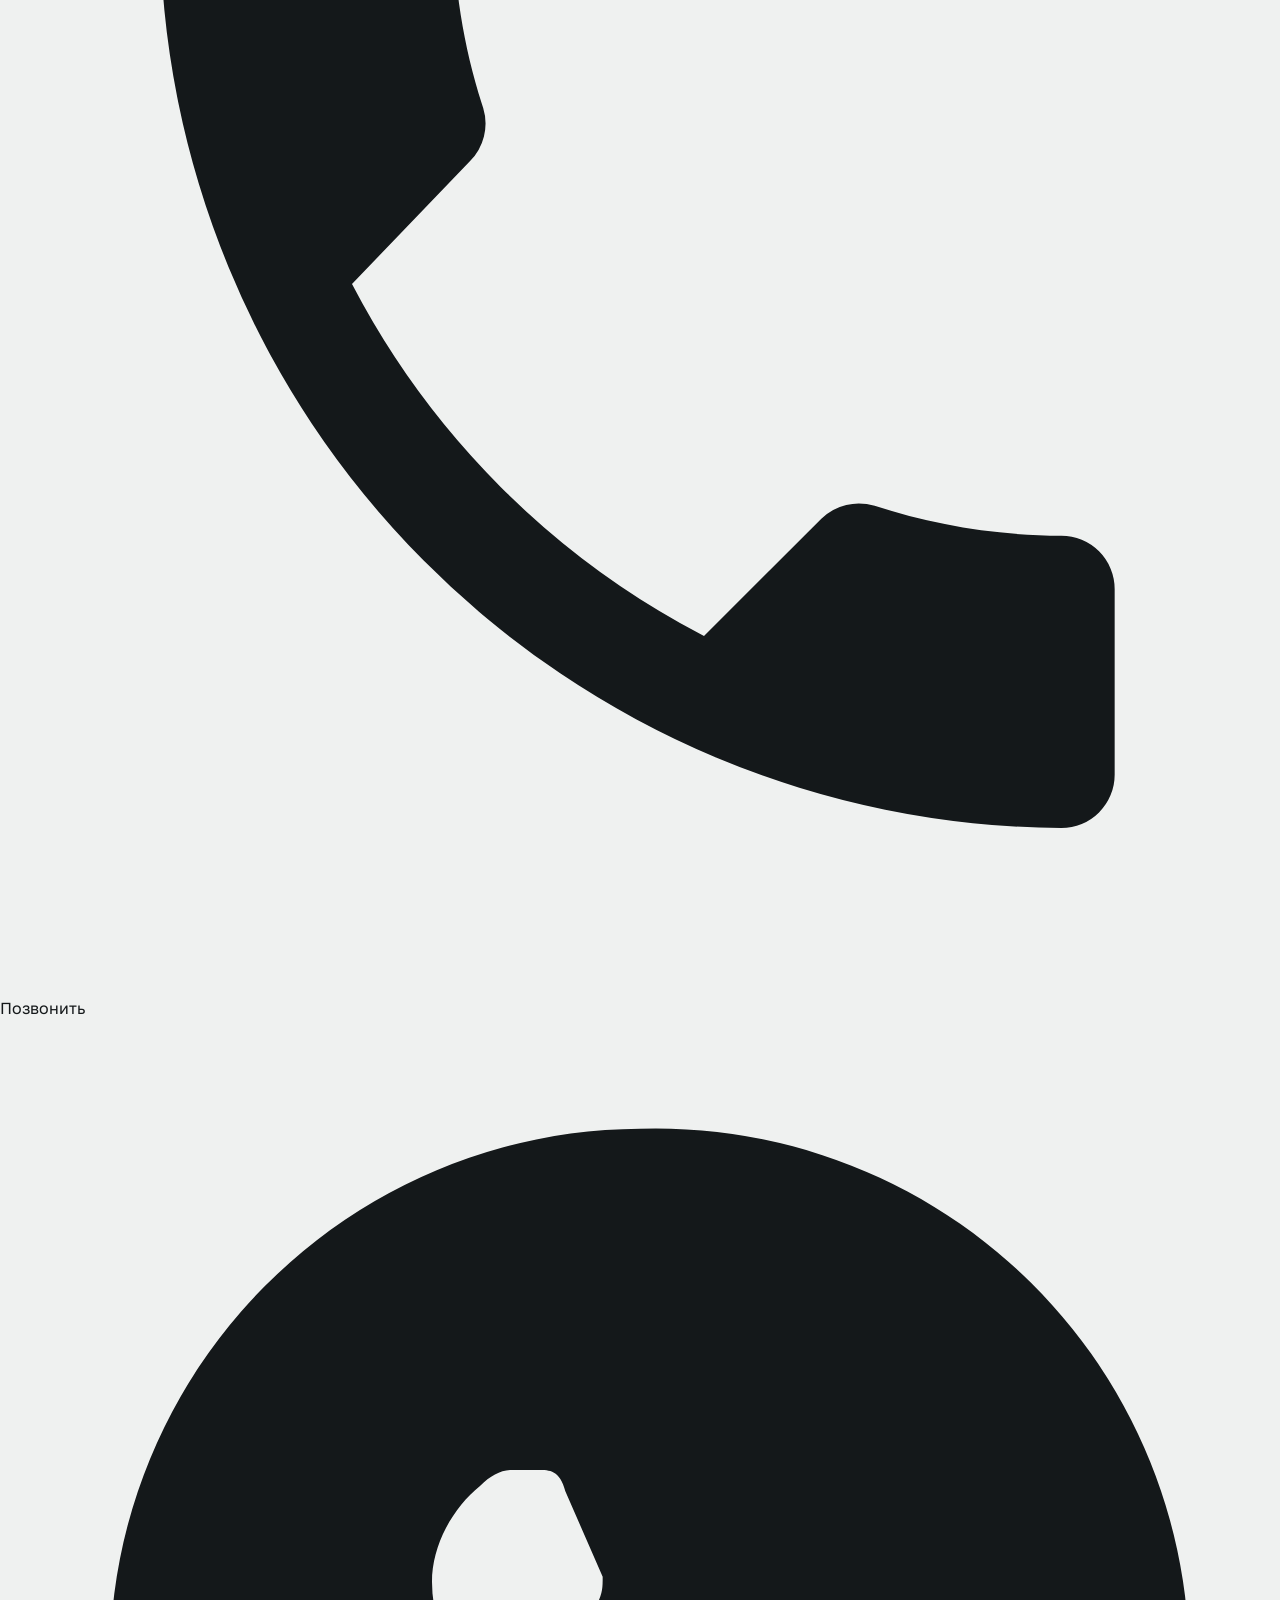
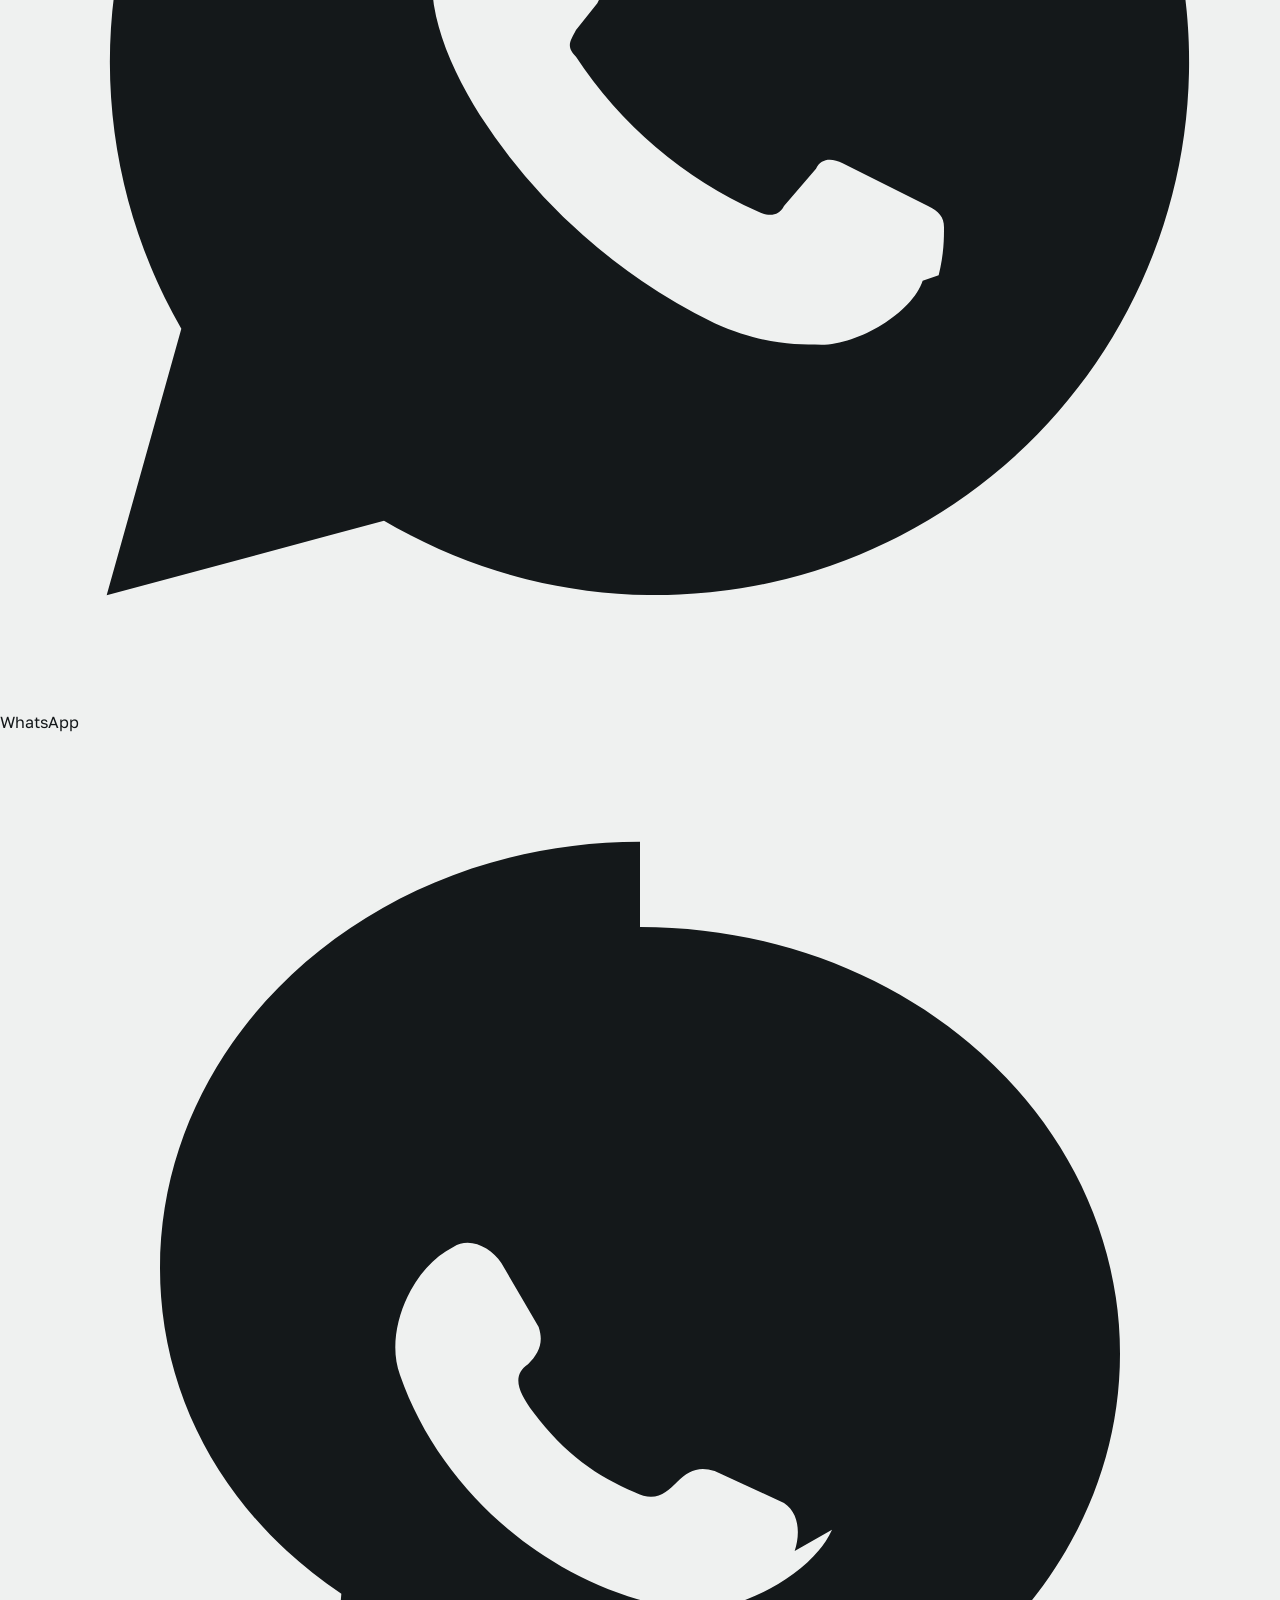
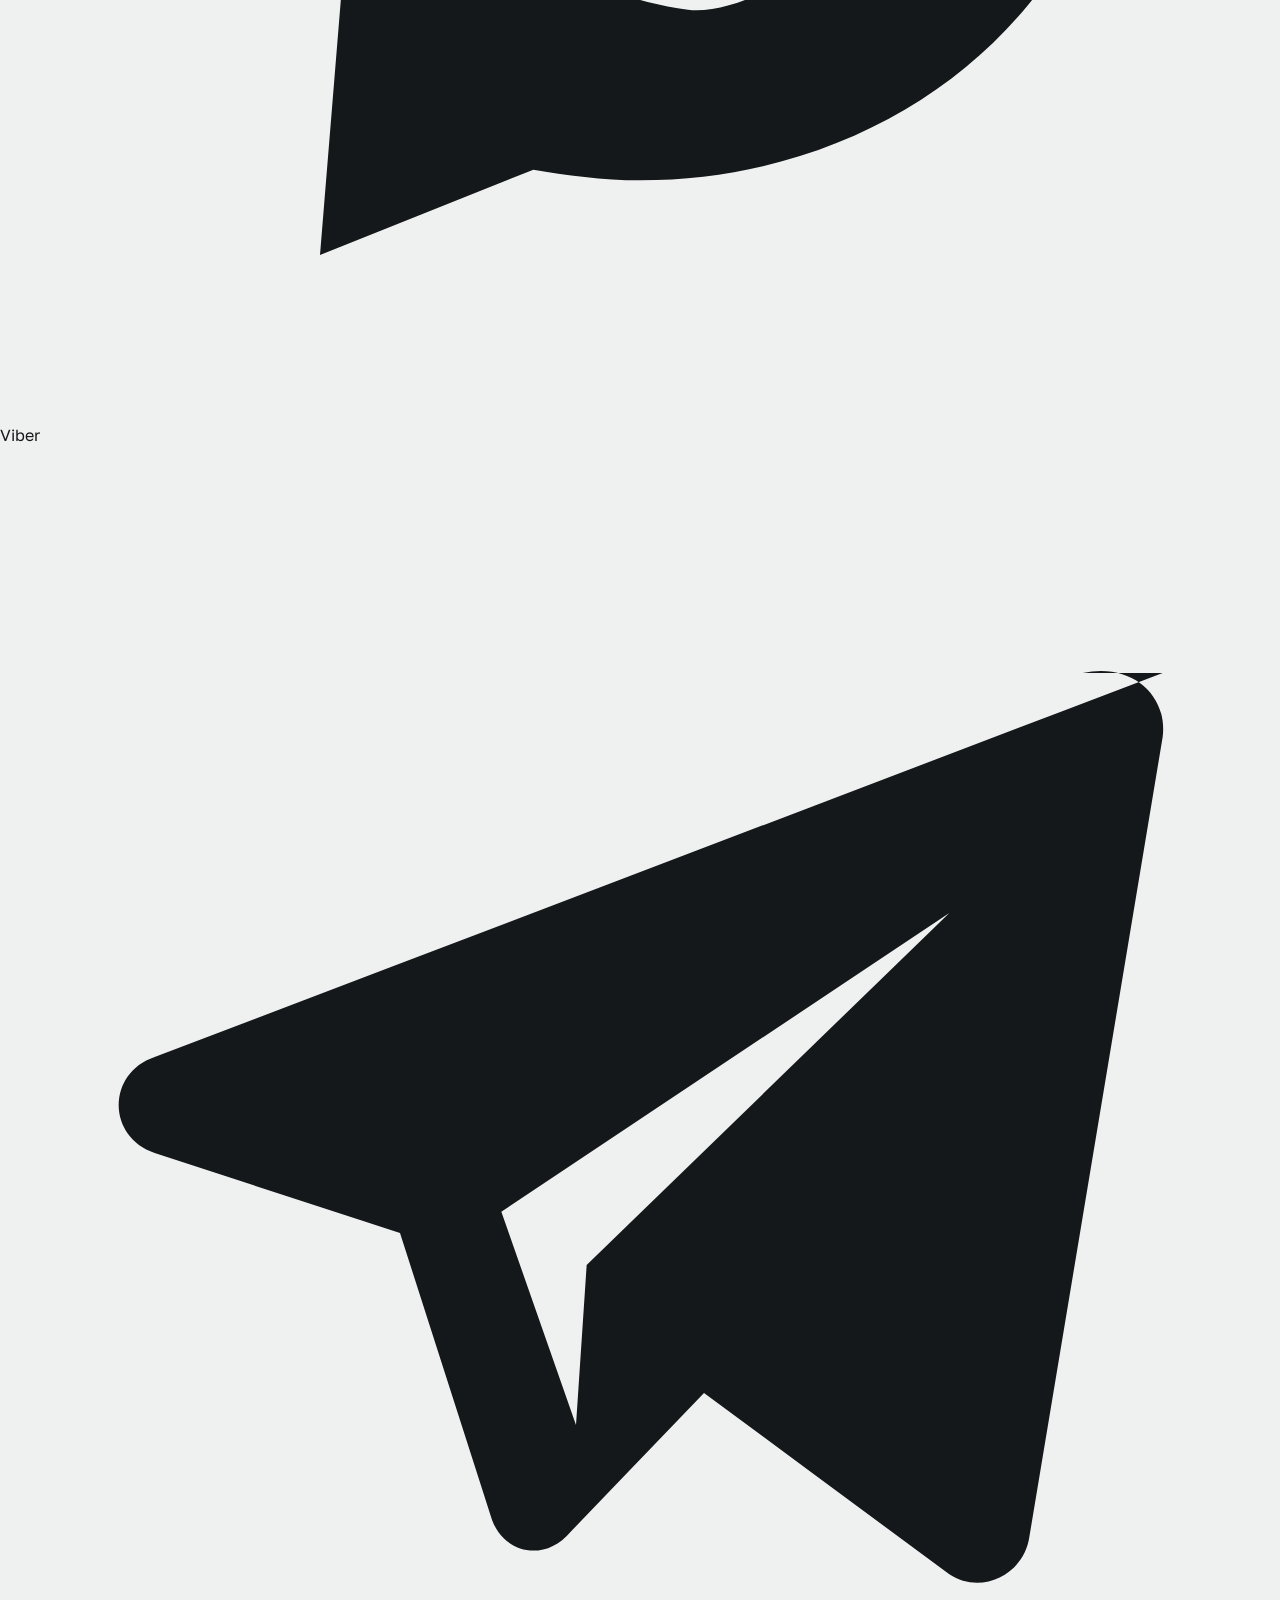
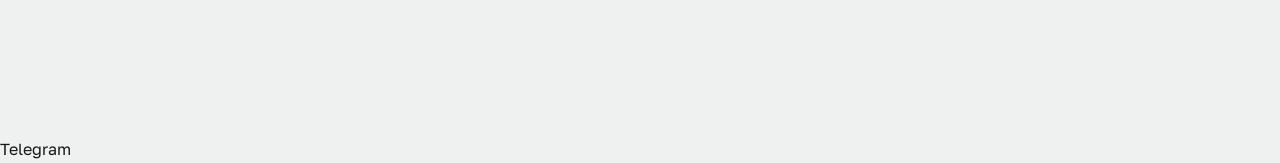
==== commit d0843858: "Услуги с фото: страница «Услуги» (ключи, ремонт телевизоров, антенны, Толочин), блок на главной, фот" ====
--- a/dostavka.html
+++ b/dostavka.html
@@ -67,13 +67,13 @@
 <link rel="preconnect" href="https://fonts.googleapis.com">
 <link rel="preconnect" href="https://fonts.gstatic.com" crossorigin>
 <link href="https://fonts.googleapis.com/css2?family=Familjen+Grotesk:wght@600;700&family=Golos+Text:wght@400;500;600&family=Spline+Sans+Mono:wght@400;500&display=swap" rel="stylesheet">
-<link rel="stylesheet" href="assets/css/style.v1.css">
+<link rel="stylesheet" href="assets/css/style.v2.css">
 <link rel="icon" href="assets/img/favicon.svg" type="image/svg+xml">
 </head>
 <body>
 <header class="header"><div class="header__in wrap">
 <a class="logo" href="index.html"><span class="logo__mark">Б+</span><span class="logo__txt"><b>Бытсервис плюс</b><i>листогиб · Ушачи</i></span></a>
-<nav class="nav" aria-label="Основное меню"><a href="index.html">Главная</a><a href="produkciya.html">Продукция</a><a href="krovlya.html">Кровля</a><a href="otkosy.html">Окна</a><a href="zabori.html">Заборы</a><a href="dostavka.html" class="is-on">Доставка</a><a href="o-kompanii.html">О компании</a><a href="kontakty.html">Контакты</a></nav>
+<nav class="nav" aria-label="Основное меню"><a href="index.html">Главная</a><a href="produkciya.html">Продукция</a><a href="uslugi.html">Услуги</a><a href="krovlya.html">Кровля</a><a href="otkosy.html">Окна</a><a href="zabori.html">Заборы</a><a href="dostavka.html" class="is-on">Доставка</a><a href="o-kompanii.html">О компании</a><a href="kontakty.html">Контакты</a></nav>
 <a class="header__tel" href="tel:+375291731278">+375 (29) 173-12-78</a>
 <a class="btn" href="#zayavka">Рассчитать метраж</a>
 <button class="burger" type="button" aria-label="Меню" aria-expanded="false" aria-controls="drawer"><i></i><i></i><i></i></button>
@@ -84,7 +84,7 @@
 <a class="logo" href="index.html"><span class="logo__mark">Б+</span><span class="logo__txt"><b>Бытсервис плюс</b><i>Ушачи</i></span></a>
 <button class="burger is-close" type="button" data-close aria-label="Закрыть меню"><i></i><i></i></button>
 </div>
-<nav class="drawer__nav"><a href="index.html">Главная</a><a href="produkciya.html">Продукция</a><a href="krovlya.html">Кровля</a><a href="otkosy.html">Окна</a><a href="zabori.html">Заборы</a><a href="dostavka.html">Доставка</a><a href="o-kompanii.html">О компании</a><a href="kontakty.html">Контакты</a></nav>
+<nav class="drawer__nav"><a href="index.html">Главная</a><a href="produkciya.html">Продукция</a><a href="uslugi.html">Услуги</a><a href="krovlya.html">Кровля</a><a href="otkosy.html">Окна</a><a href="zabori.html">Заборы</a><a href="dostavka.html">Доставка</a><a href="o-kompanii.html">О компании</a><a href="kontakty.html">Контакты</a></nav>
 <a class="btn drawer__cta" href="tel:+375291731278">Позвонить +375 (29) 173-12-78</a>
 <p class="drawer__note">Гибка гладкого металла с полимерным покрытием: коньки, ветровые планки, отливы, откосы, снегозадержатели, заборы. Цвета по RAL. Бесплатная доставка в Ушачи, Лепель и Оршу каждые выходные.</p>
 </div></div>
@@ -150,7 +150,7 @@
 <p>Изделия из гладкого металла с полимерным покрытием: доборные элементы кровли, откосы, отливы, заборы. Ушачи, Витебская область.</p>
 <a class="footer__tel" href="tel:+375291731278">+375 (29) 173-12-78</a>
 </div>
-<div><h4>Разделы</h4><ul><li><a href="index.html">Главная</a></li><li><a href="produkciya.html">Продукция</a></li><li><a href="krovlya.html">Кровля</a></li><li><a href="otkosy.html">Окна</a></li><li><a href="zabori.html">Заборы</a></li><li><a href="dostavka.html">Доставка</a></li><li><a href="o-kompanii.html">О компании</a></li><li><a href="kontakty.html">Контакты</a></li></ul></div>
+<div><h4>Разделы</h4><ul><li><a href="index.html">Главная</a></li><li><a href="produkciya.html">Продукция</a><a href="uslugi.html">Услуги</a></li><li><a href="krovlya.html">Кровля</a></li><li><a href="otkosy.html">Окна</a></li><li><a href="zabori.html">Заборы</a></li><li><a href="dostavka.html">Доставка</a></li><li><a href="o-kompanii.html">О компании</a></li><li><a href="kontakty.html">Контакты</a></li></ul></div>
 <div><h4>Продукция</h4><ul><li><a href="krovlya.html">Доборные элементы</a></li><li><a href="krovlya.html#sneg">Снегозадержатели</a></li><li><a href="otkosy.html">Откосы и отливы</a></li><li><a href="zabori.html">Заборы и жалюзи</a></li><li><a href="produkciya.html#drugoe">По вашему размеру</a></li><li><a href="dostavka.html">Доставка</a></li></ul></div>
 <div><h4>Связь</h4><ul><li><a href="tel:+375291731278">+375 (29) 173-12-78</a></li><li><a href="https://wa.me/375291731278" target="_blank" rel="noopener">WhatsApp</a></li><li><a href="https://t.me/+375291731278" target="_blank" rel="noopener">Telegram</a></li><li><a href="https://yandex.by/maps/?text=%D0%A3%D1%88%D0%B0%D1%87%D0%B8%20%D0%91%D1%8B%D1%82%D1%81%D0%B5%D1%80%D0%B2%D0%B8%D1%81%20%D0%BF%D0%BB%D1%8E%D1%81%20%D0%BB%D0%B8%D1%81%D1%82%D0%BE%D0%B3%D0%B8%D0%B1%20%D0%BC%D0%B5%D1%82%D0%B0%D0%BB%D0%BB" target="_blank" rel="noopener">Ушачи, Витебская область</a></li></ul></div>
 </div>
--- a/assets/css/style.v2.css
+++ b/assets/css/style.v2.css
@@ -0,0 +1,182 @@
+
+.section{padding:clamp(44px,5.6vw,86px) 0}
+.section--dim{background:var(--bg2)}
+.section--dark{background:#111618;color:#F1F4F3}
+.section--dark .sec-head p{color:rgba(241,244,243,.66)}
+/* линия сгиба */
+.fold{height:26px;max-width:var(--max);margin:0 auto;padding:0 var(--pad);position:relative}
+.fold::before{content:'';position:absolute;left:var(--pad);right:var(--pad);top:50%;height:1px;background:repeating-linear-gradient(90deg,var(--ink) 0 9px,transparent 9px 15px);opacity:.55}
+.fold i{position:absolute;top:calc(50% - 4px);width:8px;height:8px;background:var(--red);transform:rotate(45deg)}
+
+.eyebrow{display:inline-flex;align-items:center;gap:9px;font:500 8.5px/1 var(--m);letter-spacing:.14em;text-transform:uppercase;color:var(--red);margin:0 0 12px}
+.eyebrow::before{content:'';width:20px;height:2px;background:var(--red)}
+.h2{font-size:clamp(1.7rem,4.1vw,3rem)}
+.h2 em{font-style:normal;color:var(--red)}
+.sec-head{display:grid;grid-template-columns:minmax(0,1.1fr) minmax(0,.9fr);gap:clamp(12px,3.4vw,44px);align-items:end;margin-bottom:clamp(20px,2.8vw,36px)}
+.sec-head p{margin:0;color:var(--zinc);font-size:.94rem;max-width:46ch}
+
+/* профили */
+.profiles{display:grid;grid-template-columns:repeat(4,minmax(0,1fr));gap:1px;background:var(--line);border:1px solid var(--line)}
+.prof{background:var(--white);padding:clamp(12px,1.6vw,18px);display:flex;flex-direction:column;transition:.16s}
+.prof:hover{background:#fff}
+.prof svg{width:100%;height:64px;margin-bottom:10px}
+.prof b{font:600 13.5px/1.25 var(--b)}
+.prof span{font:500 8.5px/1.5 var(--m);color:var(--zinc);letter-spacing:.06em;margin-top:4px}
+.prof p{margin:7px 0 0;font-size:12.2px;color:var(--zinc);line-height:1.5}
+
+/* конфигуратор */
+.cfg{display:grid;grid-template-columns:minmax(0,1.06fr) minmax(0,.94fr);gap:clamp(16px,3vw,40px);align-items:start}
+.stage{border:1px solid var(--line);background:var(--white);padding:clamp(10px,1.6vw,18px)}
+.stage svg{width:100%;height:auto;display:block}
+.ctrl{display:grid;gap:13px}
+.crow{display:grid;gap:6px}
+.crow>label{font:500 8.5px/1 var(--m);letter-spacing:.1em;text-transform:uppercase;color:var(--zinc)}
+.crow>label b{color:var(--ink);font-weight:500}
+.seg{display:flex;flex-wrap:wrap;gap:5px}
+.seg button{padding:8px 11px;border:1px solid var(--line);background:var(--white);font:500 12px/1 var(--b);color:var(--ink);cursor:pointer;transition:.14s}
+.seg button:hover{border-color:var(--ink)}
+.seg button[aria-pressed="true"]{background:var(--ink);color:#fff;border-color:var(--ink)}
+.rng{width:100%;accent-color:#C1121F;margin:0}
+.out{border:1px solid var(--line);background:var(--white);padding:clamp(15px,2vw,22px)}
+.swatches{display:flex;flex-wrap:wrap;gap:6px}
+.sw{width:34px;height:34px;border:1px solid rgba(20,24,26,.25);cursor:pointer;position:relative;transition:.14s}
+.sw[aria-pressed="true"]{outline:2px solid var(--red);outline-offset:2px}
+.sw span{position:absolute;inset:auto 0 -18px 0;display:none}
+.spec{width:100%;border-collapse:collapse;font-size:13px}
+.spec td{padding:6px 0;border-bottom:1px dotted var(--line);vertical-align:top}
+.spec td:last-child{text-align:right;font-weight:600;white-space:nowrap}
+.spec tr:last-child td{border-bottom:0}
+.note{font-size:11.5px;color:var(--zinc);margin:10px 0 12px;line-height:1.55}
+.formula{font:400 10px/1.6 var(--m);color:var(--zinc);background:#E9EDEB;border-left:2px solid var(--red);padding:8px 10px;margin:0 0 12px}
+
+/* доставка */
+.towns{display:grid;grid-template-columns:repeat(3,minmax(0,1fr));gap:clamp(10px,1.6vw,18px)}
+.town{border:1px solid rgba(241,244,243,.22);padding:clamp(15px,2vw,22px);background:rgba(255,255,255,.04)}
+.town b{display:block;font:700 1.3rem/1.1 var(--d);color:#fff;margin-bottom:6px}
+.town span{font:500 9px/1 var(--m);letter-spacing:.1em;text-transform:uppercase;color:#FF8A8A}
+.town p{margin:9px 0 0;font-size:12.8px;color:rgba(241,244,243,.74)}
+.town--free{background:var(--red);border-color:var(--red)}
+.town--free b,.town--free p{color:#fff}
+.town--free span{color:rgba(255,255,255,.82)}
+
+.steps{display:grid;grid-template-columns:repeat(5,minmax(0,1fr));gap:clamp(8px,1.4vw,18px)}
+.step{border-top:2px solid var(--ink);padding-top:10px}
+.step span{font:500 9px/1 var(--m);color:var(--red);letter-spacing:.1em}
+.step b{display:block;font:700 1rem/1.2 var(--d);margin:7px 0 5px}
+.step p{margin:0;font-size:12.4px;color:var(--zinc)}
+.section--dark .step{border-color:#FF8A8A}
+.section--dark .step p{color:rgba(241,244,243,.7)}
+
+.gal{display:grid;grid-template-columns:repeat(3,minmax(0,1fr));gap:clamp(6px,1vw,11px)}
+.gal figure{margin:0;position:relative;overflow:hidden;background:#DDE2E1}
+.gal img{width:100%;height:100%;object-fit:cover;aspect-ratio:4/3;transition:transform .6s}
+.gal figure:hover img{transform:scale(1.035)}
+.gal figcaption{position:absolute;left:0;right:0;bottom:0;padding:9px 11px;background:linear-gradient(180deg,rgba(12,16,18,.4),rgba(12,16,18,.88));color:#F4F7F6;font:500 8.5px/1.4 var(--m);letter-spacing:.08em;text-transform:uppercase}
+.gal figure.wide{grid-column:span 2}.gal figure.wide img{aspect-ratio:8/3.4}
+
+.form{display:grid;gap:10px}
+.form label{display:grid;gap:5px;font:500 8.5px/1 var(--m);letter-spacing:.1em;text-transform:uppercase;color:var(--zinc)}
+.form input,.form textarea,.form select{font:15px/1.5 var(--b);padding:11px 13px;border:1px solid #C2C9C7;background:var(--white);color:var(--ink);width:100%}
+.form input::placeholder,.form textarea::placeholder{color:#94A09E}
+.form input:focus,.form textarea:focus{outline:2px solid var(--red);outline-offset:-1px;border-color:var(--red)}
+.form textarea{min-height:82px;resize:vertical}
+.form .row2{display:grid;grid-template-columns:1fr 1fr;gap:10px}
+.hint{font-size:11.5px;color:var(--zinc);line-height:1.55;margin:10px 0 0}
+.faq{border-top:1px solid var(--line)}
+.faq details{border-bottom:1px solid var(--line)}
+.faq summary{list-style:none;cursor:pointer;padding:14px 0;display:flex;gap:10px;font:700 1rem/1.35 var(--d);letter-spacing:-.01em}
+.faq summary::-webkit-details-marker{display:none}
+.faq summary::after{content:'+';margin-left:auto;font:400 17px/1 var(--b);color:var(--red)}
+.faq details[open] summary::after{content:'–'}
+.faq p{margin:0 0 14px;color:#39423F;font-size:.92rem;max-width:74ch}
+.cta{background:#111618;color:#F3F6F5;padding:clamp(34px,4.6vw,66px) 0}
+.cta__in{display:grid;grid-template-columns:minmax(0,1.1fr) minmax(0,.9fr);gap:clamp(14px,3.4vw,40px);align-items:center}
+.cta h2{font-size:clamp(1.6rem,3.7vw,2.7rem)}
+.cta h2 em{font-style:normal;color:#FF8A8A}
+.cta p{color:rgba(243,246,245,.74);margin:9px 0 0;max-width:44ch}
+.cta__acts{display:flex;flex-wrap:wrap;gap:9px;justify-content:flex-end}
+.cta .btn--light{background:#F3F6F5;color:#14181A;border-color:#F3F6F5}
+.cta .btn--light:hover{background:var(--red);border-color:var(--red);color:#fff}
+.footer{background:#0F1315;color:#E9EDEC;padding:clamp(30px,3.8vw,52px) 0 18px}
+.footer__top{display:grid;grid-template-columns:1.5fr .8fr .9fr 1fr;gap:clamp(12px,2.6vw,32px);padding-bottom:22px;border-bottom:1px solid rgba(233,237,236,.18)}
+.footer__top>*{min-width:0}
+.footer h4{font:500 8.5px/1 var(--m);letter-spacing:.14em;text-transform:uppercase;color:#FF8A8A;margin:0 0 11px}
+.footer ul{list-style:none;margin:0;padding:0;display:grid;gap:5px;font-size:12.6px;color:rgba(233,237,236,.78)}
+.footer a:hover{color:#FF8A8A}
+.footer__about p{font-size:12.4px;color:rgba(233,237,236,.72);margin:11px 0;max-width:34ch}
+.footer__tel{font:700 15px/1 var(--d);color:#F3F6F5}
+.logo--f .logo__mark{border-color:#FF8A8A;background:transparent;color:#FF8A8A}
+.footer__bottom{display:flex;flex-wrap:wrap;gap:8px;justify-content:space-between;padding-top:14px;font:400 9.5px/1.6 var(--m);color:rgba(233,237,236,.6)}
+
+.phero{position:relative;min-height:clamp(300px,44vh,440px);display:flex;align-items:flex-end;overflow:hidden;background:#0F1315}
+.phero img{position:absolute;inset:0;width:100%;height:100%;object-fit:cover}
+.phero::after{content:'';position:absolute;inset:0;background:linear-gradient(180deg,rgba(12,16,18,.44),rgba(12,16,18,.9))}
+.phero__in{position:relative;z-index:2;padding:clamp(22px,3.2vw,42px) 0;color:#fff}
+.phero h1{font-size:clamp(1.8rem,4.8vw,3.5rem);color:#fff}
+.phero h1 em{font-style:normal;color:#FF8A8A}
+.phero p{margin:9px 0 0;color:rgba(255,255,255,.78);max-width:52ch}
+.crumbs{font:500 8.5px/1 var(--m);letter-spacing:.1em;text-transform:uppercase;color:rgba(255,255,255,.5);margin-bottom:11px}
+.two{display:grid;grid-template-columns:minmax(0,1.05fr) minmax(0,.95fr);gap:clamp(16px,3.6vw,48px);align-items:start}
+.prose p{margin:0 0 12px;color:#39423F;max-width:66ch}
+.prose h3{font-size:1.12rem;margin:20px 0 8px;letter-spacing:-.01em}
+.prose ul{padding-left:16px;margin:0 0 12px;color:#39423F}
+.prose li{margin-bottom:4px}
+.anchor{scroll-margin-top:90px}
+.chips{display:flex;flex-wrap:wrap;gap:6px;margin:12px 0 0}
+.chip{padding:6px 11px;border:1px solid var(--line);font:500 9px/1 var(--m);letter-spacing:.06em;text-transform:uppercase;color:#39423F;background:var(--white)}
+.card{background:var(--white);border:1px solid var(--line);padding:clamp(15px,2vw,24px)}
+.rows{border-top:1px solid var(--line)}
+.row{display:grid;grid-template-columns:58px minmax(0,1fr) auto;gap:clamp(8px,2vw,22px);align-items:start;padding:clamp(14px,1.9vw,20px) 0;border-bottom:1px solid var(--line)}
+.row__no{font:500 9px/1 var(--m);color:var(--red);letter-spacing:.1em}
+.row h3{font-size:clamp(1rem,1.9vw,1.32rem);margin-bottom:4px}
+.row p{margin:0;font-size:13.2px;color:var(--zinc);max-width:62ch}
+.row__d{font:500 9px/1 var(--m);color:var(--zinc);letter-spacing:.06em;white-space:nowrap;align-self:center}
+@media (max-width:640px){.row{grid-template-columns:44px minmax(0,1fr)}.row__d{display:none}}
+
+@media (max-width:1024px){.cfg,.two,.cta__in,.sec-head{grid-template-columns:minmax(0,1fr)}
+.profiles{grid-template-columns:1fr 1fr}.steps{grid-template-columns:1fr 1fr}.towns{grid-template-columns:minmax(0,1fr)}
+.gal{grid-template-columns:1fr 1fr}.gal figure.wide{grid-column:span 2}
+.footer__top{grid-template-columns:1fr 1fr}.cta__acts{justify-content:flex-start}.steps .step:nth-child(5){grid-column:span 2}}
+@media (max-width:720px){:root{--pad:15px}
+.spec{table-layout:fixed;width:100%}.spec td:last-child{white-space:normal;text-align:right}
+.gal{grid-template-columns:minmax(0,1fr)}.gal figure.wide{grid-column:auto}.gal figure.wide img{aspect-ratio:4/3}
+.steps{grid-template-columns:minmax(0,1fr)}.steps .step:nth-child(5){grid-column:auto}
+.footer__top,.form .row2{grid-template-columns:minmax(0,1fr)}
+.sw{width:30px;height:30px}
+.mbar{position:fixed;left:0;right:0;bottom:0;z-index:60;display:grid;grid-template-columns:repeat(4,1fr);gap:1px;background:#2B3235}
+.mbar a{display:flex;flex-direction:column;align-items:center;gap:3px;padding:8px 2px 7px;background:#111618;font:500 10px/1 var(--b);color:rgba(243,246,245,.92)}
+.mbar svg{width:19px;height:19px}
+.mbar a:first-child{color:#FF8A8A}
+.mbar a:nth-child(2) svg{color:#25D366}.mbar a:nth-child(3) svg{color:#7360F2}.mbar a:nth-child(4) svg{color:#229ED9}
+body{padding-bottom:56px}}
+
+
+/* === бытовые услуги (Толочин) === */
+.svc-grid{display:grid;grid-template-columns:repeat(3,minmax(0,1fr));gap:clamp(10px,1.6vw,18px)}
+.svc{background:var(--white);border:1px solid var(--line);display:flex;flex-direction:column;min-width:0;transition:transform .2s,box-shadow .2s}
+.svc:hover{transform:translateY(-2px);box-shadow:0 14px 30px rgba(20,24,26,.09)}
+.svc__img{position:relative;overflow:hidden;background:#DDE2E1}
+.svc__img img{width:100%;height:100%;object-fit:cover;aspect-ratio:4/3;display:block;transition:transform .6s}
+.svc:hover .svc__img img{transform:scale(1.05)}
+.svc__tag{position:absolute;left:10px;top:10px;background:var(--red);color:#fff;font:500 8.5px/1 var(--m);letter-spacing:.12em;text-transform:uppercase;padding:6px 8px}
+.svc__b{padding:clamp(13px,1.8vw,20px);display:flex;flex-direction:column;gap:8px;flex:1}
+.svc__b h3{font:700 1.12rem/1.2 var(--d);margin:0;letter-spacing:-.01em}
+.svc__b p{margin:0;font-size:.9rem;color:var(--zinc);line-height:1.5}
+.svc__b ul{margin:0;padding-left:15px;color:#39423F;font-size:.88rem;line-height:1.5}
+.svc__more{margin-top:auto;padding-top:10px;font:500 9px/1 var(--m);letter-spacing:.1em;text-transform:uppercase;color:var(--red);border-top:1px solid var(--line);display:flex;justify-content:space-between;align-items:center;gap:8px}
+.svc__more:hover{color:var(--red2)}
+.svc-block{display:grid;grid-template-columns:minmax(0,1fr) minmax(0,1fr);gap:clamp(14px,3.2vw,42px);align-items:center}
+.svc-block+.svc-block{margin-top:clamp(24px,4vw,54px);padding-top:clamp(24px,4vw,54px);border-top:1px solid var(--line)}
+.svc-block:nth-child(even) .svc-block__media{order:-1}
+.svc-block__media{position:relative;overflow:hidden;border:1px solid var(--line);background:#DDE2E1}
+.svc-block__media img{width:100%;height:100%;object-fit:cover;aspect-ratio:4/3;display:block}
+.svc-block__cap{position:absolute;left:0;bottom:0;background:rgba(17,22,24,.86);color:#fff;font:500 8.5px/1 var(--m);letter-spacing:.1em;text-transform:uppercase;padding:7px 10px}
+.svc-block__b h3{font:700 clamp(1.25rem,2.4vw,1.85rem)/1.15 var(--d);margin:0 0 8px;letter-spacing:-.02em}
+.svc-block__b p{margin:0 0 10px;color:#39423F;font-size:.95rem;max-width:52ch}
+.svc-block__b ul{margin:0 0 12px;padding-left:16px;color:#39423F;font-size:.92rem;line-height:1.6}
+.svc-block__b li{margin-bottom:3px}
+.svc-num{font:500 9px/1 var(--m);letter-spacing:.12em;color:var(--red);display:block;margin-bottom:9px}
+@media (max-width:1024px){.svc-grid{grid-template-columns:1fr 1fr}.svc-block{grid-template-columns:minmax(0,1fr)}.svc-block:nth-child(even) .svc-block__media{order:0}}
+@media (max-width:720px){.svc-grid{grid-template-columns:minmax(0,1fr)}}
+@media (max-width:1280px){.header__in>.btn{display:none}}
+.nav{gap:12px;font-size:12px}
